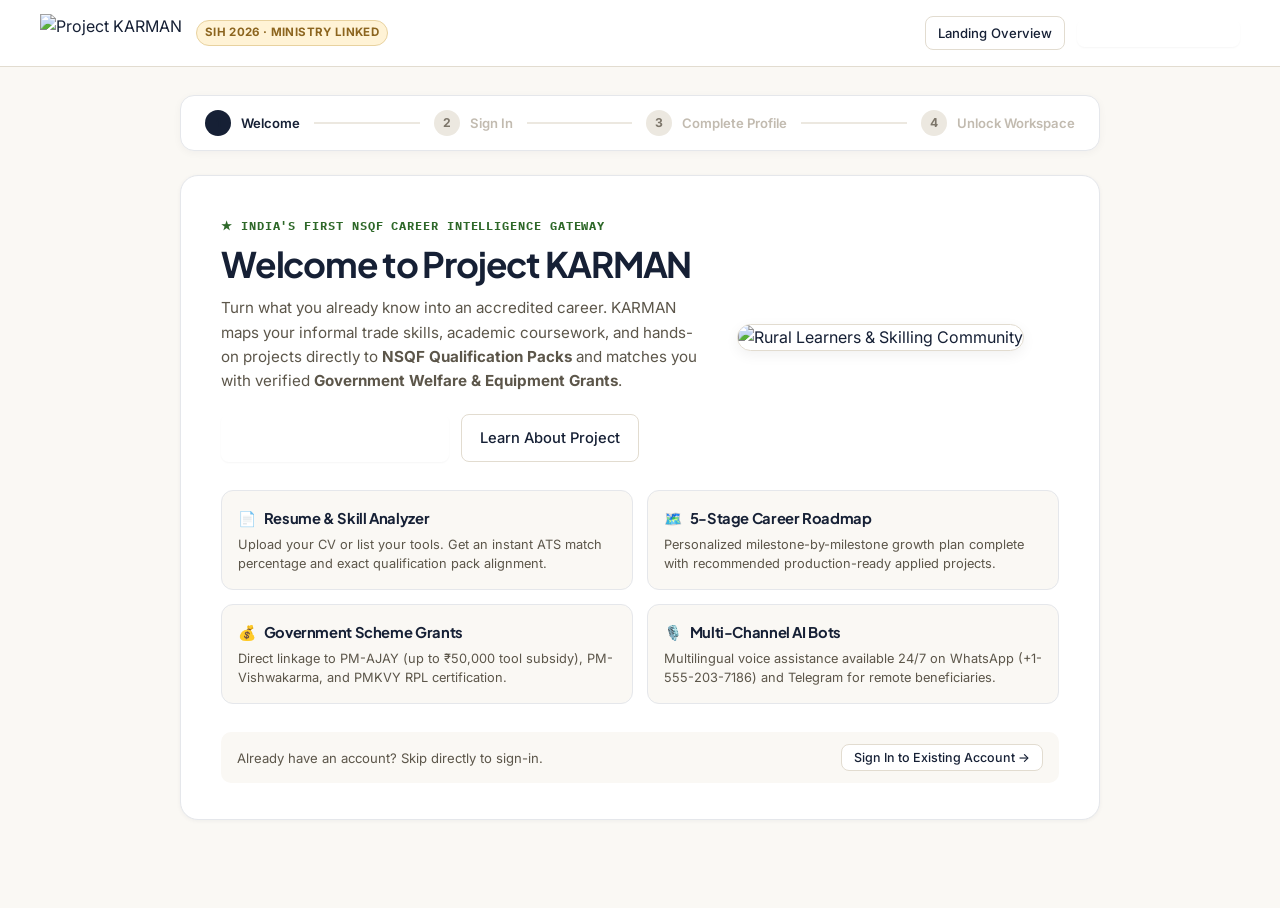
==== frontend/public/index.html @ 6473854e "style: restore original Project KARMAN color palette while retaining modern Plus Jakarta Sans typogr" ====
<!DOCTYPE html>
<html lang="en">
<head>
<meta charset="UTF-8">
<meta name="viewport" content="width=device-width, initial-scale=1.0">
<meta name="description" content="KARMAN — maps informal skills and coursework to NSQF trades and job-ready roles, with a readiness score, roadmap, and matched government schemes.">
<link rel="icon" href="images/favicon_badge.png" type="image/png">
<title>KARMAN — Turn What You Know Into a Career</title>
<link rel="preconnect" href="https://fonts.googleapis.com">
<link rel="preconnect" href="https://fonts.gstatic.com" crossorigin>
<link href="https://fonts.googleapis.com/css2?family=Plus+Jakarta+Sans:wght@400;500;600;700;800&family=Lora:ital,wght@0,400;0,500;1,400&family=Inter:wght@400;500;600;700&family=IBM+Plex+Mono:wght@400;500;600&display=swap" rel="stylesheet">
<link rel="stylesheet" href="styles.css">
<script>
  (function() {
    try {
      const token = localStorage.getItem('karman_token');
      const user = localStorage.getItem('karman_user');
      const allowLanding = sessionStorage.getItem('browse_landing_page');

      // For users not signed in, open the Welcome Page on production unless explicitly browsing landing
      if ((!token || !user) && allowLanding !== 'true') {
        window.location.replace('welcome.html');
      }
    } catch (e) {}
  })();
</script>
</head>
<body>

  <!-- 100VH FULL SCREEN HERO WORKFLOW CONTAINER -->
  <div class="hero-viewport-screen">
    <!-- SITE HEADER -->
    <header class="site-header">
      <div class="site-header-inner">
        <a class="site-brand" href="index.html"><img src="images/karman_logo_horizontal.png" alt="Project KARMAN" class="site-brand-logo"></a>
        <nav class="site-nav">
          <a href="#features">Features</a>
          <a href="#how-it-works">How it works</a>
          <a href="#schemes">Schemes</a>
          <a href="#stories">Stories</a>
        </nav>
        <div class="site-header-cta" id="site-header-cta">
          <a class="btn-ghost" href="welcome.html?step=login">Sign In</a>
          <a class="btn-navy-pill" href="welcome.html">Onboarding ↗</a>
        </div>
      </div>
    </header>

    <!-- HERO SECTION -->
    <section class="hero-section">
      <div>
        <span class="hero-eyebrow eyebrow">🎓 BUILT FOR SIH · SKILL-TO-CAREER MAPPING</span>
        <h1>Turn what you already know into a <em>career, not a guess.</em></h1>
        <p class="sub">KARMAN maps your informal skills and coursework to real NSQF trades and job-ready roles, then hands you a readiness score, a roadmap, and the exact next project to build.</p>
        <div class="hero-cta-row">
          <button class="btn-hero-primary" onclick="openWorkflowModal('student')">Start Your Roadmap →</button>
          <button class="btn-hero-workflow" onclick="openWorkflowModal('worker')">⚡ Live Skill Workflow</button>
          <a class="btn-ghost" style="display:inline-flex; align-items:center; gap:6px; background:#EAFBF1; color:#0E7B3E; border-color:#B7E9CB; font-weight:600;" href="https://wa.me/15552037186?text=Namaste%20Project%20KARMAN" target="_blank" title="Send voice note or message to official bot">
            <svg width="15" height="15" viewBox="0 0 24 24" fill="currentColor"><path d="M12.04 2C6.58 2 2.13 6.45 2.13 11.91c0 1.97.58 3.86 1.67 5.48L2 22l4.77-1.74c1.55.85 3.32 1.3 5.27 1.3h.01c5.46 0 9.91-4.45 9.91-9.91 0-2.65-1.03-5.14-2.9-7.01A9.82 9.82 0 0 0 12.04 2zm5.78 14.15c-.24.68-1.4 1.3-1.95 1.38-.51.08-1.18.12-3.41-.81-2.85-1.18-4.68-4.08-4.82-4.27-.14-.19-1.15-1.53-1.15-2.92 0-1.39.73-2.07 1-2.35.25-.28.56-.35.75-.35.19 0 .37 0 .53.01.17.01.4.07.61.53.24.58.82 2.01.89 2.16.07.15.12.33.02.53-.1.2-.15.33-.3.51-.15.17-.32.39-.46.52-.15.15-.31.31-.13.62.18.31.8 1.32 1.72 2.14 1.18 1.05 2.18 1.38 2.49 1.53.31.15.49.13.67-.08.19-.21.79-.92 1-1.24.21-.31.43-.26.72-.15.3.1.19.1 1.88.94.3.15.5.25.57.36.08.16.08.92-.16 1.6z"/></svg>
            Voice Bot (+1-555-203-7186)
          </a>
          <a class="btn-ghost" href="dashboard.html" onclick="navigateWorkspace(event)">Open Career Lab</a>
        </div>
        <div class="hero-trust">
          <span>✓ FREE FOR STUDENTS</span><span>✓ RPL VERIFIED</span><span>✓ GOVT. SCHEME LINKED</span>
        </div>
      </div>

      <div class="hero-visual">
        <img src="images/study_hero.jpg" alt="Student Studying" class="hero-illustration-img">
        
        <div class="hero-card-stack" onclick="openWorkflowModal('student')" title="Click to test live workflow">
          <span class="eyebrow" style="display:flex; justify-content:space-between; align-items:center;">
            <span>CAREER READINESS SCORE</span>
            <span style="font-size:0.68rem; color:var(--green-text); font-weight:700;">● INTERACTIVE</span>
          </span>
          <h2 style="font-size:2.1rem; margin-top:4px;" id="hero-readiness-val">68%</h2>
          <div class="progress-track" style="margin-top:10px;"><span style="width:68%;" id="hero-readiness-bar"></span></div>
          <div class="stat-mini-row">
            <div class="stat-mini"><div class="num" style="color:var(--green-text);" id="hero-stat-matched">7</div><div class="lbl">Matched</div></div>
            <div class="stat-mini"><div class="num" style="color:#66707A;" id="hero-stat-grow">4</div><div class="lbl">To Grow</div></div>
            <div class="stat-mini"><div class="num" style="color:var(--navy-dark);" id="hero-stat-projects">3</div><div class="lbl">Projects</div></div>
          </div>
        </div>
        <div class="hero-mini-stat a"><span class="num">₹50K</span>equipment grant matched</div>
        <div class="hero-mini-stat b"><span class="num">2 wks</span>to RPL certificate</div>
      </div>
    </section>

    <!-- LOGO STRIP -->
    <div class="logo-strip">
      <div class="logo-strip-item"><svg width="18" height="18" viewBox="0 0 24 24" fill="none" stroke="var(--ink-sub)" stroke-width="1.8"><path d="M4 4h13a3 3 0 0 1 3 3v12a2 2 0 0 1-2 2H6a2 2 0 0 1-2-2z"/><path d="M8 8h8M8 12h8"/></svg><span>NSQF Aligned</span></div>
      <div class="logo-strip-item"><svg width="18" height="18" viewBox="0 0 24 24" fill="none" stroke="var(--ink-sub)" stroke-width="1.8"><circle cx="12" cy="8" r="4"/><path d="M4 21v-1a8 8 0 0 1 16 0v1"/></svg><span>PMKVY Linked</span></div>
      <div class="logo-strip-item"><svg width="18" height="18" viewBox="0 0 24 24" fill="none" stroke="var(--ink-sub)" stroke-width="1.8"><path d="M12 2 3 7v6c0 5 4 8 9 9 5-1 9-4 9-9V7z"/></svg><span>PM-AJAY Schemes</span></div>
      <div class="logo-strip-item"><svg width="18" height="18" viewBox="0 0 24 24" fill="none" stroke="var(--ink-sub)" stroke-width="1.8"><path d="M12 2 2 7l10 5 10-5z"/><path d="M2 17l10 5 10-5M2 12l10 5 10-5"/></svg><span>Skill India</span></div>
      <div class="logo-strip-item"><svg width="18" height="18" viewBox="0 0 24 24" fill="none" stroke="var(--ink-sub)" stroke-width="1.8"><path d="M12 2v4M12 18v4M4.9 4.9l2.8 2.8M16.3 16.3l2.8 2.8M2 12h4M18 12h4M4.9 19.1l2.8-2.8M16.3 7.7l2.8-2.8"/></svg><span>Built for SIH 2026</span></div>
    </div>
  </div>


  <!-- FEATURES SECTION -->
  <section class="section-wrap" id="features">
    <div class="section-head">
      <span class="eyebrow">WHAT'S INSIDE</span>
      <h2>One workspace, every step of the climb</h2>
      <p>From identifying your skill gaps to building applied projects — and claiming matched government grants.</p>
    </div>
    <div class="feature-grid">
      <div class="feature-card">
        <div class="feature-icon" style="background:var(--blue-badge);"><svg width="20" height="20" viewBox="0 0 24 24" fill="none" stroke="var(--blue-text)" stroke-width="2"><path d="M14 2H6a2 2 0 0 0-2 2v16a2 2 0 0 0 2 2h12a2 2 0 0 0 2-2V8z"/><path d="M14 2v6h6"/><path d="M9 15l2 2 4-4"/></svg></div>
        <h3>Resume & Skill Analyzer</h3>
        <p>Upload a resume or describe your background — get an ATS readiness score and exact gap map against your target role in seconds.</p>
      </div>
      <div class="feature-card">
        <div class="feature-icon" style="background:#EEF3F8;"><svg width="20" height="20" viewBox="0 0 24 24" fill="none" stroke="#66707A" stroke-width="2"><path d="M9 18h6M10 22h4M12 2a6 6 0 0 0-4 10.5c.6.5 1 1.3 1 2.1V16h6v-1.4c0-.8.4-1.6 1-2.1A6 6 0 0 0 12 2z"/></svg></div>
        <h3>Applied Project Lab</h3>
        <p>Tailored projects designed to close the exact technical gaps identified in your resume — not generic online tutorials.</p>
      </div>
      <div class="feature-card">
        <div class="feature-icon" style="background:var(--green-badge);"><svg width="20" height="20" viewBox="0 0 24 24" fill="none" stroke="var(--green-text)" stroke-width="2"><circle cx="6" cy="19" r="2.2"/><circle cx="18" cy="5" r="2.2"/><path d="M6 16.8V13a4 4 0 0 1 4-4h4a4 4 0 0 0 4-4"/></svg></div>
        <h3>Career Roadmap</h3>
        <p>A milestone-by-milestone journey from foundational skills to production-ready deployments with realistic timelines.</p>
      </div>
      <div class="feature-card">
        <div class="feature-icon" style="background:#DCEBFA;"><svg width="20" height="20" viewBox="0 0 24 24" fill="none" stroke="var(--blue-text)" stroke-width="2"><path d="M4 4h13a3 3 0 0 1 3 3v12a2 2 0 0 1-2 2H6a2 2 0 0 1-2-2z"/><path d="M8 8h8M8 12h8M8 16h4"/></svg></div>
        <h3>Scheme Newsroom</h3>
        <p>Government grants and RPL guidelines matched dynamically to your skill set so you never miss a funded opportunity.</p>
      </div>
      <div class="feature-card">
        <div class="feature-icon" style="background:#E9E4F5;"><svg width="20" height="20" viewBox="0 0 24 24" fill="none" stroke="#4C3957" stroke-width="2"><path d="M21 3 3 10.5l6 2.3M21 3l-3.5 17L11 15M21 3 9 13.4v5.1l3-3.1"/></svg></div>
        <h3>Multilingual AI Bot</h3>
        <p>Voice and text assistance in regional languages — chat or talk to our bot to identify your trade and claim entitlements.</p>
      </div>
      <div class="feature-card">
        <div class="feature-icon" style="background:var(--yellow-hero);"><svg width="20" height="20" viewBox="0 0 24 24" fill="none" stroke="var(--navy-dark)" stroke-width="2"><path d="M6 2h9l5 5v13a2 2 0 0 1-2 2H6a2 2 0 0 1-2-2V4a2 2 0 0 1 2-2z"/><path d="M9 13h6M9 17h6"/></svg></div>
        <h3>Auto-Built Skill Resume</h3>
        <p>Every matched skill, project milestone, and certification flows straight into an ATS-formatted resume PDF ready to export.</p>
      </div>
    </div>
  </section>

  <!-- HOW IT WORKS -->
  <section class="section-wrap" id="how-it-works" style="padding-top:0;">
    <div class="section-head">
      <span class="eyebrow">HOW IT WORKS</span>
      <h2>Four steps from unsure to hired</h2>
    </div>
    <div class="steps-row">
      <div class="step-item"><span class="step-num">01</span><h4>Choose your target</h4><p>Pick your path — AI/ML Engineer, Full-Stack Developer, Data Engineer, or a certified NSQF trade.</p></div>
      <div class="step-item"><span class="step-num">02</span><h4>Get scored instantly</h4><p>Upload your resume or describe your experience — our AI scores your readiness and flags gaps.</p></div>
      <div class="step-item"><span class="step-num">03</span><h4>Build to close gaps</h4><p>Follow the recommended project steps, complete lab milestones, and track progress live.</p></div>
      <div class="step-item"><span class="step-num">04</span><h4>Claim certification & grants</h4><p>Export an employer-ready resume and unlock government grants (like PM-AJAY and RPL).</p></div>
    </div>
  </section>

  <!-- STATS BAND -->
  <section class="section-wrap">
    <div class="stats-band">
      <div class="stat"><div class="num">12,400+</div><div class="lbl">Skills Mapped to NSQF</div></div>
      <div class="stat"><div class="num">₹2.1Cr</div><div class="lbl">Scheme Grants Matched</div></div>
      <div class="stat"><div class="num">89%</div><div class="lbl">Bot Queries Resolved Solo</div></div>
      <div class="stat"><div class="num">2.4s</div><div class="lbl">Average AI Response Time</div></div>
    </div>
  </section>

  <!-- SCHEMES PREVIEW -->
  <section class="section-wrap" id="schemes">
    <div class="section-head">
      <span class="eyebrow">SCHEME NEWSROOM</span>
      <h2>Grants that find you, not the other way around</h2>
    </div>
    <div class="scheme-preview-grid">
      <div class="scheme-row gold">
        <div class="info">
          <div class="name">PM-AJAY — Micro-Enterprise Equipment Grant</div>
          <div class="desc">One-time capital support up to ₹50,000 for tools and machinery once an NSQF trade has been verified.</div>
        </div>
        <div class="amount">Up to ₹50,000</div>
      </div>
      <div class="scheme-row">
        <div class="info">
          <div class="name">Recognition of Prior Learning (RPL)</div>
          <div class="desc">Fast-track certification assessment for informal trade workers with 2+ years experience.</div>
        </div>
        <div class="amount">No Cost</div>
      </div>
    </div>
  </section>

  <!-- STORIES / TESTIMONIALS -->
  <section class="section-wrap" id="stories" style="padding-top:0;">
    <div class="section-head">
      <span class="eyebrow">STORIES</span>
      <h2>From informal skill to certified career</h2>
    </div>
    <div class="scheme-preview-grid">
      <div class="testimonial-card">
        <p>"I'd been repairing two-wheelers for six years with no paper to show for it. The KARMAN bot mapped me to NSQF Level 4 and the RPL program covered my certification in two weeks."</p>
        <div class="who"><div class="av">RK</div><div><strong style="font-size:.86rem;">Ravi Kumar</strong><br><span style="font-size:.76rem; color:var(--ink-sub);">Two-Wheeler Technician, RPL Certified</span></div></div>
      </div>
      <div class="testimonial-card">
        <p>"The roadmap gave me the exact project to build next instead of me guessing. Went from 62% readiness to an offer letter in ten weeks."</p>
        <div class="who"><div class="av">AM</div><div><strong style="font-size:.86rem;">Arjun Mehta</strong><br><span style="font-size:.76rem; color:var(--ink-sub);">AI/ML Engineer, B.Tech Final Year</span></div></div>
      </div>
    </div>
  </section>

  <!-- CALL TO ACTION BAND -->
  <section class="section-wrap">
    <div class="cta-band">
      <div>
        <h2>Your readiness score is one click away.</h2>
        <p>No resume required to start — just tell us what role you're aiming for.</p>
        <a class="btn-navy-pill" style="margin-top:22px; padding:12px 26px; font-size:.92rem;" href="welcome.html" onclick="navigateWorkspace(event)">Get Started Free →</a>
      </div>
      <img src="images/team_table.jpg" alt="Collaborative Team" style="width:170px; height:120px; object-fit:cover; border-radius:14px; border:2px solid var(--navy-dark); box-shadow:0 8px 20px rgba(22,32,53,.15);">
    </div>
  </section>

  </footer>

  <!-- INTERACTIVE FULL SCREEN WORKFLOW MODAL -->
  <div class="workflow-modal-backdrop" id="workflowModal" onclick="if(event.target === this) closeWorkflowModal()">
    <div class="workflow-modal-window">
      <div style="display:flex; justify-content:space-between; align-items:flex-start; margin-bottom:18px;">
        <div>
          <span class="eyebrow" style="color:var(--blue-text); font-weight:700;">KARMAN FAST-TRACK WORKFLOW</span>
          <h2 style="font-size:1.6rem; margin-top:4px;">Live Career Readiness & Pathway Diagnosis</h2>
          <p style="font-size:0.84rem; color:var(--ink-sub); margin-top:4px;">Test how Project KARMAN diagnoses skill gaps and computes NSQF-aligned milestones.</p>
        </div>
        <button onclick="closeWorkflowModal()" style="background:transparent; border:none; font-size:1.6rem; cursor:pointer; color:var(--ink-sub); line-height:1;" aria-label="Close modal">✕</button>
      </div>

      <!-- Trade Selection -->
      <div style="margin-bottom:18px;">
        <label style="font-size:0.8rem; font-weight:700; color:var(--navy-dark); display:block; margin-bottom:8px;">1. SELECT YOUR BACKGROUND OR TARGET TRADE:</label>
        <div style="display:grid; grid-template-columns:repeat(auto-fit, minmax(150px, 1fr)); gap:10px;" id="wf-trade-cards">
          <button type="button" class="wf-btn" id="wf-btn-ai_ml" onclick="selectWfTrade('ai_ml')" style="padding:12px; border-radius:12px; border:2px solid var(--navy-dark); background:#FAF8F4; text-align:left; cursor:pointer;">
            <div style="font-weight:700; font-size:0.88rem; color:var(--navy-dark);">AI / ML Engineer</div>
            <div style="font-size:0.72rem; color:var(--ink-sub);">College / B.Tech Track</div>
          </button>
          <button type="button" class="wf-btn" id="wf-btn-full_stack" onclick="selectWfTrade('full_stack')" style="padding:12px; border-radius:12px; border:1.5px solid var(--border-light); background:#fff; text-align:left; cursor:pointer;">
            <div style="font-weight:700; font-size:0.88rem; color:var(--navy-dark);">Full-Stack Dev</div>
            <div style="font-size:0.72rem; color:var(--ink-sub);">Web & Cloud Systems</div>
          </button>
          <button type="button" class="wf-btn" id="wf-btn-tailor" onclick="selectWfTrade('tailor')" style="padding:12px; border-radius:12px; border:1.5px solid var(--border-light); background:#fff; text-align:left; cursor:pointer;">
            <div style="font-weight:700; font-size:0.88rem; color:var(--navy-dark);">Tailoring & Sewing</div>
            <div style="font-size:0.72rem; color:var(--ink-sub);">AMH/Q0301 (NSQF L4)</div>
          </button>
          <button type="button" class="wf-btn" id="wf-btn-electrician" onclick="selectWfTrade('electrician')" style="padding:12px; border-radius:12px; border:1.5px solid var(--border-light); background:#fff; text-align:left; cursor:pointer;">
            <div style="font-weight:700; font-size:0.88rem; color:var(--navy-dark);">Wireman / Solar</div>
            <div style="font-size:0.72rem; color:var(--ink-sub);">ELE/Q6301 (NSQF L4)</div>
          </button>
        </div>
      </div>

      <!-- Live Diagnosis Preview -->
      <div style="background:#FAF8F4; border:1.5px solid var(--border-light); border-radius:16px; padding:18px; margin-bottom:20px;">
        <div style="display:flex; justify-content:space-between; align-items:center; margin-bottom:8px;">
          <span style="font-size:0.82rem; font-weight:700; color:var(--navy-dark);" id="wf-diag-role">AI / ML Engineer (IT/Q0402)</span>
          <span style="font-size:1.15rem; font-weight:800; color:var(--green-text);" id="wf-diag-score">68% Readiness</span>
        </div>
        <div class="progress-track" style="height:10px;"><span style="width:68%; transition:width 0.4s ease;" id="wf-diag-bar"></span></div>
        
        <div style="display:grid; grid-template-columns:1fr 1fr; gap:14px; margin-top:14px; font-size:0.8rem;">
          <div>
            <strong style="color:var(--green-text); display:block; margin-bottom:4px;">✓ Verified Competencies:</strong>
            <span id="wf-diag-matched" style="color:var(--ink-sub); line-height:1.4; display:block;">Python, SQL, Git, Basic Machine Learning</span>
          </div>
          <div>
            <strong style="color:#66707A; display:block; margin-bottom:4px;">⚙ Skill Gap to Close:</strong>
            <span id="wf-diag-gap" style="color:var(--ink-sub); line-height:1.4; display:block;">FastAPI Serving, Docker Containerization, RAG</span>
          </div>
        </div>

        <div style="margin-top:12px; padding-top:10px; border-top:1px dashed var(--border-light); font-size:0.76rem; color:var(--navy-dark);" id="wf-diag-grant">
          🎯 <strong>Government Scheme Match:</strong> AICTE & NASSCOM FutureSkills Prime Skilling Grant + RPL Fast-Track.
        </div>
      </div>

      <!-- Actions -->
      <div style="display:flex; gap:12px; justify-content:flex-end; align-items:center;">
        <button class="btn-ghost" onclick="closeWorkflowModal()">Back to Overview</button>
        <a class="btn-hero-primary" href="dashboard.html" id="wf-btn-launch" onclick="navigateWorkspace(event)">Launch Full Workspace ↗</a>
      </div>
    </div>
  </div>

  <script>
    const WF_PROFILES = {
      'ai_ml': {
        roleTitle: 'AI / ML Engineer (IT/Q0402)',
        score: '68%',
        matched: 'Python, SQL, Git, Basic Machine Learning',
        gap: 'FastAPI Serving, Docker Containerization, RAG',
        grant: 'AICTE & NASSCOM FutureSkills Prime Fellowship + RPL Level 4 Verification',
        stats: { matched: '7', grow: '4', proj: '3' }
      },
      'full_stack': {
        roleTitle: 'Full-Stack Developer (IT/Q0201)',
        score: '74%',
        matched: 'HTML/CSS, JavaScript ES6, React Components, REST APIs',
        gap: 'PostgreSQL Relational Schema, Docker, Microservices, Redis Caching',
        grant: 'Skill India Digital Web Engineering Grant + Internship Stipend',
        stats: { matched: '8', grow: '3', proj: '2' }
      },
      'tailor': {
        roleTitle: 'Sewing Machine Operator (AMH/Q0301)',
        score: '82%',
        matched: 'Single Needle Lockstitch, Fabric Measurement, Pattern Cutting',
        gap: 'Garment Quality Inspection, Motorized Machine Maintenance',
        grant: 'PM-AJAY ₹50,000 Micro-Enterprise Grant + PM-Vishwakarma ₹15,000 Toolkit',
        stats: { matched: '9', grow: '2', proj: '1' }
      },
      'electrician': {
        roleTitle: 'Wireman & Solar PV Installer (ELE/Q6301)',
        score: '78%',
        matched: 'House Conduit Wiring, Multimeter Testing, Switchgear Assembly',
        gap: 'Solar Array Inverter Synchronization, Megger Earth Resistance Testing',
        grant: 'PM-Surya Ghar Skilling Grant + RPL 3-Day Assessment Certificate',
        stats: { matched: '8', grow: '3', proj: '2' }
      }
    };

    function selectWfTrade(key) {
      const data = WF_PROFILES[key] || WF_PROFILES['ai_ml'];
      
      // Update modal trade buttons
      document.querySelectorAll('.wf-btn').forEach(btn => {
        btn.style.borderColor = 'var(--border-light)';
        btn.style.background = '#fff';
      });
      const activeBtn = document.getElementById(`wf-btn-${key}`);
      if (activeBtn) {
        activeBtn.style.borderColor = 'var(--navy-dark)';
        activeBtn.style.background = '#FAF8F4';
      }

      // Update modal diagnosis fields
      document.getElementById('wf-diag-role').innerText = data.roleTitle;
      document.getElementById('wf-diag-score').innerText = `${data.score} Readiness`;
      document.getElementById('wf-diag-bar').style.width = data.score;
      document.getElementById('wf-diag-matched').innerText = data.matched;
      document.getElementById('wf-diag-gap').innerText = data.gap;
      document.getElementById('wf-diag-grant').innerHTML = `🎯 <strong>Government Scheme Match:</strong> ${data.grant}`;

      // Also update hero card in background for seamless synergy
      const heroVal = document.getElementById('hero-readiness-val');
      const heroBar = document.getElementById('hero-readiness-bar');
      const statMatched = document.getElementById('hero-stat-matched');
      const statGrow = document.getElementById('hero-stat-grow');
      const statProjects = document.getElementById('hero-stat-projects');

      if (heroVal) heroVal.innerText = data.score;
      if (heroBar) heroBar.style.width = data.score;
      if (statMatched) statMatched.innerText = data.stats.matched;
      if (statGrow) statGrow.innerText = data.stats.grow;
      if (statProjects) statProjects.innerText = data.stats.proj;
    }

    function openWorkflowModal(defaultCategory = 'student') {
      const modal = document.getElementById('workflowModal');
      if (modal) {
        modal.classList.add('open');
        selectWfTrade(defaultCategory === 'worker' ? 'tailor' : 'ai_ml');
      }
    }

    function closeWorkflowModal() {
      const modal = document.getElementById('workflowModal');
      if (modal) modal.classList.remove('open');
    }

    function navigateWorkspace(e) {
      if (e) e.preventDefault();
      const token = localStorage.getItem('karman_token');
      const user = localStorage.getItem('karman_user');
      const profileDone = localStorage.getItem('karman_profile_completed');

      if (!token || !user) {
        window.location.href = 'welcome.html';
      } else if (profileDone !== 'true') {
        window.location.href = 'welcome.html?step=profile';
      } else {
        window.location.href = 'dashboard.html';
      }
    }

    document.addEventListener('DOMContentLoaded', () => {
      const token = localStorage.getItem('karman_token');
      const userStr = localStorage.getItem('karman_user');
      const profileDone = localStorage.getItem('karman_profile_completed');
      const cta = document.getElementById('site-header-cta');

      if (cta) {
        if (token && userStr && profileDone === 'true') {
          try {
            const u = JSON.parse(userStr);
            const firstName = u.name ? u.name.split(' ')[0] : 'Member';
            cta.innerHTML = `
              <span style="font-size:.82rem; font-weight:600; color:var(--ink-sub); display:flex; align-items:center; gap:6px;">
                <span>Welcome,</span> <strong style="color:var(--navy-dark);">${firstName}</strong>
              </span>
              <a class="btn-navy-pill" href="dashboard.html" style="padding:6px 14px; font-size:.82rem;">Workspace ↗</a>
            `;
          } catch (e) {
            cta.innerHTML = `<a class="btn-navy-pill" href="dashboard.html" style="padding:6px 14px; font-size:.82rem;">Workspace ↗</a>`;
          }
        } else {
          cta.innerHTML = `
            <a class="btn-ghost" href="welcome.html?step=login" style="padding:6px 14px; font-size:.82rem;">Sign In</a>
            <a class="btn-navy-pill" href="welcome.html" style="padding:6px 14px; font-size:.82rem;">Onboarding ↗</a>
          `;
        }
      }
    });
  </script>

</body>
</html>
---- frontend/public/styles.css ----
:root {
  --yellow-hero: #F4C542;
  --yellow-accent: #F6C851;
  --navy-dark: #162035;
  --navy-accent: #1B2A4A;
  --paper-bg: #FAF8F4;
  --card-bg: #FFFFFF;
  --border-light: #E2DCD0;
  --ink-main: #162035;
  --ink-sub: #5C564A;

  --green-badge: #E7F1E1;
  --green-text: #2E6829;
  --blue-badge: #E6EEF7;
  --blue-text: #1B4570;

  --font-display: 'Plus Jakarta Sans', 'Inter', -apple-system, BlinkMacSystemFont, sans-serif;
  --font-serif: 'Lora', Georgia, serif;
  --font-body: 'Inter', -apple-system, BlinkMacSystemFont, sans-serif;
  --font-mono: 'IBM Plex Mono', monospace;
}

* { box-sizing: border-box; }
html, body {
  margin: 0;
  padding: 0;
  scroll-behavior: smooth;
  background: #EAE6DF;
  color: var(--ink-main);
  font-family: var(--font-body);
  line-height: 1.55;
  -webkit-font-smoothing: antialiased;
  -moz-osx-font-smoothing: grayscale;
}

h1, h2, h3, h4 {
  font-family: var(--font-display);
  margin: 0;
  color: var(--ink-main);
  letter-spacing: -0.025em;
  font-weight: 700;
}
h1 {
  font-size: clamp(2rem, 3.4vw, 3.1rem);
  line-height: 1.14;
  letter-spacing: -0.035em;
}
h2 {
  font-size: clamp(1.4rem, 2.2vw, 1.85rem);
  line-height: 1.25;
  letter-spacing: -0.025em;
  font-weight: 600;
}
h3 {
  font-size: 1.15rem;
  line-height: 1.35;
  letter-spacing: -0.015em;
  font-weight: 600;
}
p {
  margin: 0;
  color: var(--ink-sub);
  line-height: 1.6;
}
button { font-family: var(--font-body); cursor: pointer; }
a { color: inherit; text-decoration: none; }

.eyebrow {
  font-family: var(--font-mono);
  text-transform: uppercase;
  letter-spacing: .08em;
  font-size: .72rem;
  color: var(--ink-sub);
  font-weight: 500;
}

/* ---------------- 3-COLUMN DASHBOARD FRAME WITH STATIC SIDEBAR ---------------- */
body.dashboard-page {
  height: 100vh;
  max-height: 100vh;
  overflow: hidden;
  background: var(--paper-bg);
}

.dash-frame-wrapper {
  max-width: none;
  margin: 0;
  padding: 0;
  height: 100vh;
  max-height: 100vh;
  overflow: hidden;
  width: 100%;
}

.dashboard-3col {
  background: #EAE6DF;
  border: none;
  border-radius: 0;
  box-shadow: none;
  display: grid;
  grid-template-columns: var(--sidebar-w, 240px) 1fr;
  height: 100vh;
  max-height: 100vh;
  overflow: hidden;
  transition: grid-template-columns 0.18s cubic-bezier(0.4, 0, 0.2, 1);
}

/* NAV SIDEBAR — left-hand column: static & fixed in viewport */
.dash-left-sidebar {
  background: #fff;
  border-right: 1.5px solid var(--border-light);
  border-left: none;
  padding: 24px 16px;
  display: flex;
  flex-direction: column;
  justify-content: space-between;
  position: relative;
  user-select: none;
  width: 100%;
  height: 100vh;
  max-height: 100vh;
  overflow-y: auto;
  overflow-x: hidden;
  box-sizing: border-box;
  flex-shrink: 0;
  scrollbar-width: thin;
}

/* Draggable sidebar resizer handle */
.sidebar-resizer {
  position: absolute;
  top: 0;
  right: -5px;
  width: 9px;
  height: 100%;
  cursor: col-resize;
  z-index: 50;
  transition: background 0.15s ease;
}

.sidebar-resizer:hover,
.sidebar-resizer.is-dragging {
  background: var(--yellow-hero);
  box-shadow: 0 0 8px rgba(244, 197, 66, 0.6);
}

.sidebar-brand-row {
  display: flex;
  align-items: center;
  justify-content: space-between;
  margin-bottom: 24px;
}

.sidebar-brand {
  font-family: var(--font-serif);
  font-size: 1.5rem;
  font-weight: 700;
  color: var(--navy-dark);
  display: flex;
  align-items: center;
  gap: 10px;
}

.btn-sidebar-toggle {
  background: #EAE6DF;
  border: 1px solid var(--border-light);
  border-radius: 8px;
  width: 28px;
  height: 28px;
  display: flex;
  align-items: center;
  justify-content: center;
  color: var(--navy-dark);
  cursor: pointer;
  transition: all 0.15s ease;
  flex-shrink: 0;
}

.btn-sidebar-toggle:hover {
  background: var(--navy-dark);
  color: #fff;
  border-color: var(--navy-dark);
}

/* COLLAPSED SIDEBAR STATE */
.dashboard-3col.sidebar-collapsed {
  --sidebar-w: 74px !important;
}

.dashboard-3col.sidebar-collapsed .sidebar-brand span:last-child,
.dashboard-3col.sidebar-collapsed .sidebar-item span.lbl,
.dashboard-3col.sidebar-collapsed .sidebar-channel-section,
.dashboard-3col.sidebar-collapsed .sidebar-logout span.lbl {
  display: none;
}

.dashboard-3col.sidebar-collapsed .sidebar-brand-row {
  flex-direction: column;
  gap: 12px;
  align-items: center;
}

.dashboard-3col.sidebar-collapsed .sidebar-item {
  justify-content: center;
  padding: 11px 0;
}

.dashboard-3col.sidebar-collapsed .sidebar-item svg {
  margin: 0;
}

.dashboard-3col.sidebar-collapsed .dash-left-sidebar {
  padding: 24px 10px;
}

.sidebar-brand {
  display: flex;
  align-items: center;
  gap: 10px;
}
.sidebar-logo-full {
  height: 28px;
  width: auto;
  max-width: 140px;
  object-fit: contain;
  display: block;
}
.sidebar-logo-collapsed {
  height: 28px;
  width: 28px;
  object-fit: contain;
  display: none;
}
.dashboard-3col.sidebar-collapsed .sidebar-logo-full {
  display: none;
}
.dashboard-3col.sidebar-collapsed .sidebar-logo-collapsed {
  display: block;
}

.sidebar-menu {
  display: flex;
  flex-direction: column;
  gap: 6px;
}

.sidebar-item {
  background: transparent;
  border: none;
  color: var(--ink-sub);
  font-size: .88rem;
  font-weight: 500;
  padding: 10px 14px;
  border-radius: 10px;
  display: flex;
  align-items: center;
  gap: 12px;
  width: 100%;
  text-align: left;
  transition: all .15s ease;
  position: relative;
}

.sidebar-item svg { flex-shrink: 0; opacity: .75; }
.sidebar-item.active svg { opacity: 1; }

.sidebar-item:hover {
  background: rgba(22, 32, 53, 0.05);
  color: var(--navy-dark);
}

.sidebar-item.active {
  background: var(--navy-dark);
  color: #fff;
  font-weight: 600;
}

.sidebar-item.active::before {
  content: "";
  position: absolute;
  left: -20px;
  top: 50%;
  transform: translateY(-50%);
  width: 4px;
  height: 20px;
  background: var(--yellow-hero);
  border-radius: 0 4px 4px 0;
}

.sidebar-logout {
  padding-top: 20px;
  border-top: 1px solid var(--border-light);
}

/* CENTER COLUMN: MAIN WORKSPACE — exclusively scrollable */
.dash-center-main {
  padding: 28px 28px 40px;
  height: 100vh;
  max-height: 100vh;
  overflow-y: auto;
  overflow-x: hidden;
  box-sizing: border-box;
  scroll-behavior: smooth;
  scrollbar-width: thin;
  scrollbar-color: var(--border-light) transparent;
}

.dash-center-main::-webkit-scrollbar {
  width: 8px;
}

.dash-center-main::-webkit-scrollbar-track {
  background: transparent;
}

.dash-center-main::-webkit-scrollbar-thumb {
  background-color: var(--border-light);
  border-radius: 4px;
}

.dash-center-main::-webkit-scrollbar-thumb:hover {
  background-color: #C5BFB3;
}

.center-topbar {
  display: flex;
  align-items: center;
  justify-content: space-between;
  gap: 16px;
  margin-bottom: 24px;
}

.search-input-wrap {
  position: relative;
  flex: 1;
  max-width: 420px;
}

.search-input-wrap input {
  width: 100%;
  border: 1px solid var(--border-light);
  border-radius: 12px;
  padding: 10px 16px 10px 38px;
  font-size: .88rem;
  background: #fff;
  color: var(--navy-dark);
}

.search-input-wrap svg {
  position: absolute;
  left: 12px;
  top: 50%;
  transform: translateY(-50%);
  color: var(--ink-sub);
}

/* MUSTARD HERO BANNER */
.center-hero-banner {
  background: var(--yellow-hero);
  border: 1px solid var(--border-light);
  border-radius: 16px;
  padding: 26px 28px;
  display: flex;
  align-items: center;
  justify-content: space-between;
  margin-bottom: 28px;
  position: relative;
  overflow: hidden;
}

.center-hero-banner h2 {
  font-size: 1.8rem;
  font-weight: 700;
  color: var(--navy-dark);
}

.center-hero-banner p {
  font-size: .9rem;
  color: #3A4763;
  margin-top: 4px;
}

.center-hero-banner .btn-banner {
  background: var(--navy-dark);
  color: #fff;
  border: none;
  padding: 8px 18px;
  border-radius: 8px;
  font-weight: 600;
  font-size: .82rem;
  margin-top: 14px;
  transition: all .2s ease;
}
.center-hero-banner .btn-banner:hover { background: #233250; }

.banner-img-thumb {
  width: 130px;
  height: 95px;
  object-fit: cover;
  border-radius: 10px;
  border: 1px solid var(--border-light);
  box-shadow: 0 6px 14px rgba(22,32,53,.15);
}

/* CARDS & OVERVIEW GRID */
.ov-grid {
  display: grid;
  grid-template-columns: 1.55fr 1fr;
  gap: 24px;
  align-items: stretch;
}

.card {
  background: #fff;
  border: 1px solid var(--border-light);
  border-radius: 14px;
  padding: 24px;
  transition: all .2s ease;
}

.card:hover {
  border-color: var(--navy-dark);
  box-shadow: 0 6px 18px rgba(22,32,53,.06);
}

.role-row {
  display: flex;
  justify-content: space-between;
  align-items: flex-start;
}

.role-row h2 {
  font-size: 1.55rem;
  margin-top: 6px;
}

.select-fake {
  border: 1px solid var(--border-light);
  border-radius: 8px;
  padding: 8px 12px;
  font-size: .85rem;
  color: var(--navy-dark);
  background: #fff;
  cursor: pointer;
  font-weight: 500;
  appearance: none;
  -webkit-appearance: none;
  background-image: url("data:image/svg+xml,%3Csvg xmlns='http://www.w3.org/2000/svg' width='10' height='6'%3E%3Cpath d='M1 1l4 4 4-4' stroke='%23162035' stroke-width='1.6' fill='none' stroke-linecap='round'/%3E%3C/svg%3E");
  background-repeat: no-repeat;
  background-position: right 12px center;
  padding-right: 30px;
}

.readiness-row {
  display: flex;
  justify-content: space-between;
  align-items: baseline;
  margin-top: 24px;
}

.readiness-row .pct {
  font-family: var(--font-serif);
  font-weight: 700;
  color: var(--green-text);
  font-size: 1.2rem;
}

.stat-mini-row {
  display: grid;
  grid-template-columns: repeat(3, 1fr);
  gap: 12px;
  margin-top: 20px;
}

.stat-mini {
  background: #EAE6DF;
  border-radius: 9px;
  padding: 14px;
  text-align: center;
}

.stat-mini .num {
  font-family: var(--font-serif);
  font-size: 1.6rem;
  font-weight: 700;
}

.stat-mini .lbl {
  font-size: .78rem;
  color: var(--ink-sub);
  margin-top: 4px;
}

.next-move {
  background: var(--navy-dark);
  color: #fff;
  border-radius: 14px;
  padding: 26px;
  display: flex;
  flex-direction: column;
  height: 100%;
}

.next-move .eyebrow { color: rgba(255,255,255,.5); }
.next-move h3 { color: #fff; font-size: 1.3rem; margin-top: 8px; }
.next-move p { color: rgba(255,255,255,.72); margin-top: 10px; font-size: .88rem; line-height: 1.6; }
.next-move .nested { background: rgba(255,255,255,.08); border-radius: 9px; padding: 14px; margin-top: 16px; }
.next-move .nested .eyebrow { color: rgba(255,255,255,.45); }
.next-move .nested .nt { color: #fff; font-weight: 600; margin-top: 4px; display: block; font-size: .92rem; }

.progress-track {
  width: 100%;
  height: 5px;
  background: var(--border-light);
  border-radius: 999px;
  overflow: hidden;
}
.progress-track > span {
  display: block;
  height: 100%;
  background: var(--dark-accent);
  border-radius: 999px;
  transition: width 0.3s ease;
}
.progress-track span { display: block; height: 100%; background: var(--navy-dark); border-radius: 5px; transition: width .4s ease; }

.table-card {
  background: #fff;
  border: 1px solid var(--border-light);
  border-radius: 14px;
  padding: 20px;
}

.table-head-row {
  display: flex;
  align-items: center;
  justify-content: space-between;
  margin-bottom: 16px;
}

/* ROADMAP STAGE LIST */
.stage { display: flex; gap: 0; }
.rail-dot { width: 34px; display: flex; flex-direction: column; align-items: center; flex-shrink: 0; }
.rail-dot .d { width: 13px; height: 13px; border-radius: 50%; margin-top: 6px; }
.stage.complete .d { background: var(--green-text); border: 2px solid var(--green-text); }
.stage.progress .d { background: #fff; border: 3px solid var(--navy-dark); }
.stage.upcoming .d { background: #fff; border: 2px solid var(--border-light); }
.rail-dot .ln { flex: 1; width: 2px; background: var(--border-light); margin-top: 4px; }
.stage:last-child .rail-dot .ln { display: none; }
.stage-card { flex: 1; margin-bottom: 16px; padding: 18px 20px; border-radius: 12px; transition: all .2s ease; }
.stage.complete .stage-card { background: var(--green-badge); border: 1px solid #CFE3C6; }
.stage.progress .stage-card { background: #fff; border: 1.5px solid var(--navy-dark); box-shadow: 0 4px 14px rgba(0,0,0,.04); }

/* SCHEME NEWSROOM CARDS */
.embedded-newsroom {
  background: #fff;
  border: 1px solid var(--border-light);
  border-radius: 16px;
  padding: 24px;
}

.filters { display: flex; gap: 8px; margin-bottom: 20px; flex-wrap: wrap; }
.chip {
  padding: 7px 14px;
  border-radius: 18px;
  border: 1px solid var(--border-light);
  background: #fff;
  color: var(--ink-sub);
  font-size: .8rem;
  font-family: var(--font-mono);
  cursor: pointer;
  transition: all .15s ease;
}
.chip.active {
  background: var(--blue-badge);
  border-color: var(--blue-text);
  color: var(--blue-text);
  font-weight: 600;
}

.scheme-row {
  display: flex;
  align-items: center;
  gap: 18px;
  background: #EAE6DF;
  border: 1px solid var(--border-light);
  border-left: 4px solid var(--blue-text);
  border-radius: 10px;
  padding: 16px 18px;
  margin-bottom: 10px;
  cursor: pointer;
  transition: all .2s ease;
}

.scheme-row:hover { border-color: var(--navy-dark); background: #fff; }
.scheme-row.gold { border-left-color: var(--yellow-hero); background: #FFFDF7; }
.scheme-row .info { flex: 1; }
.scheme-row .name { font-weight: 700; font-size: 1rem; color: var(--navy-dark); }
.scheme-row .desc { color: var(--ink-sub); margin-top: 3px; font-size: .85rem; }
.scheme-row .amount { font-family: var(--font-serif); font-weight: 700; color: var(--navy-dark); white-space: nowrap; font-size: 1rem; }
.scheme-row .status { font-size: .76rem; color: var(--ink-sub); white-space: nowrap; }

.btn-navy-pill {
  background: var(--dark-accent);
  color: #FFFFFF;
  font-weight: 600;
  font-size: .84rem;
  padding: 8px 18px;
  border-radius: 8px;
  border: 1px solid var(--dark-accent);
  display: inline-flex;
  align-items: center;
  gap: 6px;
  transition: all 0.15s ease;
  box-shadow: 0 1px 2px rgba(0,0,0,0.04);
  text-decoration: none;
  cursor: pointer;
}
.btn-navy-pill:hover {
  background: var(--navy-accent);
  border-color: var(--navy-accent);
  color: #FFFFFF;
  transform: translateY(-1px);
}
.btn-navy-pill:hover { background: #233250; }

.btn-yellow-pill {
  background: var(--yellow-hero);
  color: var(--navy-dark);
  font-weight: 700;
  font-size: .84rem;
  padding: 8px 18px;
  border-radius: 20px;
  border: 1px solid var(--navy-dark);
  display: inline-flex;
  align-items: center;
  gap: 6px;
  transition: all .2s ease;
}
.btn-yellow-pill:hover { background: #e5b736; }

.page-view { display: none; }
.page-view.active { display: block; animation: fadeUp .35s ease; }

@keyframes fadeUp { from { opacity:0; transform:translateY(6px); } to { opacity:1; transform:translateY(0); } }

/* ---------------- TELEGRAM / WHATSAPP BOT MOCK ---------------- */
.channel-switcher {
  display: flex;
  gap: 10px;
  margin-bottom: 18px;
  align-items: center;
}
.channel-tab {
  display: inline-flex;
  align-items: center;
  gap: 8px;
  padding: 8px 16px;
  border-radius: 20px;
  border: 1px solid var(--border-light);
  background: #fff;
  font-size: .84rem;
  font-weight: 600;
  color: var(--ink-sub);
  cursor: pointer;
  transition: all .15s ease;
}
.channel-tab:hover {
  border-color: var(--navy-dark);
  color: var(--navy-dark);
}
.channel-tab.active.whatsapp {
  background: #25D366;
  color: #fff;
  border-color: #1EBE5D;
}
.channel-tab.active.telegram {
  background: #229ED9;
  color: #fff;
  border-color: #1B88BD;
}

.btn-whatsapp-pill {
  background: #25D366;
  color: #fff;
  font-weight: 700;
  font-size: .82rem;
  padding: 8px 16px;
  border-radius: 20px;
  border: none;
  display: inline-flex;
  align-items: center;
  gap: 8px;
  transition: all .2s ease;
  text-decoration: none;
}
.btn-whatsapp-pill:hover { background: #1EBE5D; color: #fff; }

.btn-telegram-pill {
  background: #229ED9;
  color: #fff;
  font-weight: 700;
  font-size: .82rem;
  padding: 8px 16px;
  border-radius: 20px;
  border: none;
  display: inline-flex;
  align-items: center;
  gap: 8px;
  transition: all .2s ease;
  text-decoration: none;
}
.btn-telegram-pill:hover { background: #1B88BD; color: #fff; }

.sidebar-channel-section {
  margin-top: 18px;
  padding-top: 14px;
  border-top: 1px solid var(--border-light);
}
.sidebar-channel-section .lbl-tiny {
  font-family: var(--font-mono);
  font-size: .68rem;
  text-transform: uppercase;
  letter-spacing: .06em;
  color: var(--ink-sub);
  margin-bottom: 8px;
  display: block;
}
.sidebar-channel-links {
  display: flex;
  flex-direction: column;
  gap: 6px;
}
.channel-link-item {
  display: flex;
  align-items: center;
  justify-content: space-between;
  padding: 8px 10px;
  border-radius: 8px;
  font-size: .8rem;
  font-weight: 600;
  background: #EAE6DF;
  border: 1px solid var(--border-light);
  transition: all .15s ease;
}
.channel-link-item:hover {
  background: #fff;
  border-color: var(--navy-dark);
}
.channel-link-item.wa { color: #1EBE5D; }
.channel-link-item.tg { color: #229ED9; }

.tg-shell { background: #fff; border: 1px solid var(--border-light); border-radius: 16px; overflow: hidden; }
.tg-header { background: #DCEBFA; padding: 14px 18px; display: flex; align-items: center; justify-content: space-between; border-bottom: 1px solid var(--border-light); }
.tg-header.wa { background: #E2F7EB; border-bottom-color: #BEEBD2; }
.tg-header-left { display: flex; align-items: center; gap: 12px; }
.tg-avatar-img { width: 38px; height: 38px; border-radius: 50%; object-fit: cover; border: 1.5px solid var(--navy-dark); }
.tg-body { padding: 20px; display: flex; flex-direction: column; gap: 12px; background: #EAE6DF; min-height: 260px; max-height: 380px; overflow-y: auto; }
.tg-msg { max-width: 78%; padding: 10px 14px; border-radius: 14px; font-size: .86rem; line-height: 1.5; }
.tg-msg.bot { background: #fff; border: 1px solid var(--border-light); border-bottom-left-radius: 4px; align-self: flex-start; }
.tg-msg.user { background: var(--navy-dark); color: #fff; border-bottom-right-radius: 4px; align-self: flex-end; }
.tg-msg.user.wa { background: #075E54; }
.tg-input-bar { display: flex; gap: 8px; padding: 12px 18px; background: #fff; border-top: 1px solid var(--border-light); }
.tg-input-bar input { flex: 1; border: 1px solid var(--border-light); border-radius: 20px; padding: 8px 14px; font-size: .85rem; outline: none; }
.tg-quick-replies { display: flex; gap: 8px; flex-wrap: wrap; padding: 12px 20px 16px; background: #fff; border-top: 1px solid #f0ece3; }
.tg-quick-replies button { background: #fff; border: 1.5px solid var(--blue-text); color: var(--blue-text); font-size: .78rem; font-weight: 600; padding: 7px 14px; border-radius: 16px; transition: all .15s ease; }
.tg-quick-replies button:hover { background: var(--blue-badge); }
.tg-stat-row { display: grid; grid-template-columns: repeat(3, 1fr); gap: 14px; margin-top: 20px; }

/* ---------------- RESUME BUILDER ---------------- */
.builder-layout { display: grid; grid-template-columns: 1fr 1fr; gap: 24px; }
.builder-form-card { background: #fff; border: 1px solid var(--border-light); border-radius: 14px; padding: 22px; }
.builder-section { padding: 14px 16px; border: 1.5px dashed var(--border-light); border-radius: 10px; margin-bottom: 12px; transition: all .15s ease; }
.builder-section:hover { border-color: var(--navy-dark); background: #EAE6DF; }
.builder-section .sec-label { font-family: var(--font-mono); font-size: .68rem; text-transform: uppercase; letter-spacing: .06em; color: var(--ink-sub); }
.builder-preview { background: #fff; border: 1.5px solid var(--navy-dark); border-radius: 12px; padding: 26px; font-size: .8rem; color: var(--ink-sub); box-shadow: 0 8px 22px rgba(22,32,53,.08); }
.builder-preview h3 { font-size: 1.2rem; }
.builder-preview .pv-line { height: 8px; background: var(--border-light); border-radius: 4px; margin: 8px 0; }
.builder-preview .pv-line.short { width: 55%; }

/* ---------------- SETTINGS ---------------- */
.settings-grid { display: grid; gap: 16px; }
.settings-row { display: flex; align-items: center; justify-content: space-between; padding: 16px 20px; background: #fff; border: 1px solid var(--border-light); border-radius: 12px; }
.settings-row .meta strong { display: block; font-size: .92rem; margin-bottom: 2px; }
.settings-row .meta span { font-size: .78rem; color: var(--ink-sub); }
.toggle { width: 42px; height: 24px; border-radius: 14px; background: var(--border-light); position: relative; border: none; cursor: pointer; transition: background .2s ease; flex-shrink: 0; }
.toggle::after { content: ""; position: absolute; top: 3px; left: 3px; width: 18px; height: 18px; border-radius: 50%; background: #fff; transition: transform .2s ease; box-shadow: 0 1px 3px rgba(0,0,0,.25); }
.toggle.on { background: var(--green-text); }
.toggle.on::after { transform: translateX(18px); }
.field-input { width: 100%; border: 1px solid var(--border-light); border-radius: 8px; padding: 9px 12px; font-size: .85rem; font-family: var(--font-body); color: var(--navy-dark); background: #fff; }

/* ---------------- UPLOAD DROPZONE STATE ---------------- */
.dropzone { transition: all .2s ease; }
.dropzone.drag-over { border-color: var(--navy-dark) !important; background: #EAE6DF; }
.dropzone.has-file { border-style: solid !important; }
.file-chip { display: inline-flex; align-items: center; gap: 8px; background: var(--green-badge); color: var(--green-text); font-size: .82rem; font-weight: 600; padding: 8px 14px; border-radius: 20px; margin-top: 12px; }

/* ---------------- MARKETING SITE: LANDING + LOGIN ---------------- */
/* ---------------- MARKETING SITE: FULL SCREEN HERO VIEWPORT WORKFLOW ---------------- */
.site-view { display: none; }
.site-view.active { display: block; }

.hero-viewport-screen {
  min-height: 100vh;
  height: 100vh;
  display: flex;
  flex-direction: column;
  justify-content: space-between;
  background: #EAE6DF;
  overflow: hidden;
  position: relative;
  box-sizing: border-box;
}

@media (max-height: 700px), (max-width: 900px) {
  .hero-viewport-screen {
    height: auto;
    min-height: 100vh;
    overflow-y: auto;
  }
}

.site-header {
  position: sticky;
  top: 0;
  z-index: 30;
  background: rgba(250,248,244,.95);
  backdrop-filter: blur(10px);
  border-bottom: 1.5px solid var(--border-light);
  flex-shrink: 0;
}
.site-header-inner {
  max-width: 1360px;
  width: 100%;
  margin: 0 auto;
  padding: clamp(10px, 1.4vh, 16px) clamp(16px, 2.5vw, 32px);
  display: flex;
  align-items: center;
  justify-content: space-between;
  box-sizing: border-box;
}
.site-brand {
  display: flex;
  align-items: center;
  gap: 10px;
  font-family: var(--font-serif);
  font-weight: 700;
  font-size: 1.4rem;
  color: var(--navy-dark);
  cursor: pointer;
  text-decoration: none;
}
.site-nav { display: flex; align-items: center; gap: clamp(16px, 2vw, 30px); }
.site-nav a { font-size: .88rem; font-weight: 500; color: var(--ink-sub); transition: color .15s ease; text-decoration: none; }
.site-nav a:hover { color: var(--navy-dark); }
.site-header-cta { display: flex; gap: 10px; align-items: center; }
.btn-ghost {
  background: transparent;
  border: 1px solid var(--border-light);
  color: var(--ink-main);
  font-weight: 500;
  font-size: .84rem;
  padding: 8px 16px;
  border-radius: 8px;
  display: inline-flex;
  align-items: center;
  gap: 6px;
  transition: all 0.15s ease;
  text-decoration: none;
  cursor: pointer;
}
.btn-ghost:hover {
  border-color: var(--dark-accent);
  background: #FFFFFF;
  color: var(--dark-accent);
}
.btn-ghost:hover { border-color: var(--navy-dark); background: rgba(0,0,0,0.03); }

.hero-section {
  max-width: 1360px;
  width: 100%;
  margin: 0 auto;
  padding: clamp(8px, 1.5vh, 18px) clamp(16px, 2.5vw, 32px);
  display: grid;
  grid-template-columns: 1.15fr 0.85fr;
  gap: clamp(20px, 3.5vw, 48px);
  align-items: center;
  flex: 1;
  box-sizing: border-box;
}

@media (max-width: 900px) {
  .hero-section {
    grid-template-columns: 1fr;
    padding: 32px 20px;
  }
}

.hero-eyebrow {
  display: inline-flex;
  align-items: center;
  gap: 8px;
  background: #fff;
  border: 1px solid var(--border-light);
  border-radius: 20px;
  padding: 5px 14px;
  margin-bottom: clamp(10px, 1.6vh, 18px);
  font-size: .76rem;
}
.hero-section h1 {
  font-size: clamp(2.1rem, 3.4vw, 3.2rem);
  line-height: 1.12;
  letter-spacing: -.015em;
  margin: 0;
}
.hero-section h1 em {
  font-style: normal;
  background: linear-gradient(180deg, transparent 62%, var(--yellow-hero) 62%);
  padding: 0 4px;
  border-radius: 4px;
}
.hero-section .sub {
  font-size: clamp(0.92rem, 1.15vw, 1.05rem);
  color: var(--ink-sub);
  margin-top: clamp(10px, 1.8vh, 18px);
  max-width: 540px;
  line-height: 1.58;
}
.hero-cta-row {
  display: flex;
  gap: 12px;
  margin-top: clamp(16px, 2.4vh, 26px);
  align-items: center;
  flex-wrap: wrap;
}
.btn-hero-primary {
  background: var(--dark-accent);
  color: #fff;
  font-weight: 600;
  font-size: .88rem;
  padding: 10px 22px;
  border-radius: 8px;
  border: 1px solid var(--dark-accent);
  display: inline-flex;
  align-items: center;
  gap: 8px;
  transition: all .15s ease;
  text-decoration: none;
  cursor: pointer;
  box-shadow: 0 1px 3px rgba(20,36,59,.15);
}
.btn-hero-primary:hover {
  background: var(--navy-accent);
  border-color: var(--navy-accent);
  transform: translateY(-1px);
}
.btn-hero-primary:hover {
  background: #233250;
  transform: translateY(-1px);
}
.btn-hero-workflow {
  background: var(--yellow-hero);
  color: var(--navy-dark);
  font-weight: 600;
  font-size: .88rem;
  padding: 10px 20px;
  border-radius: 8px;
  border: 1.5px solid var(--navy-dark);
  display: inline-flex;
  align-items: center;
  gap: 8px;
  transition: all .15s ease;
  text-decoration: none;
  cursor: pointer;
}
.btn-hero-workflow:hover {
  background: #ebd23a;
  transform: translateY(-1px);
}
.btn-hero-workflow:hover {
  background: var(--accent-tint);
  border-color: var(--navy-dark);
  transform: translateY(-1px);
}
.btn-hero-workflow:hover {
  background: #ebd23a;
  transform: translateY(-1px);
}

.hero-trust {
  margin-top: clamp(14px, 2vh, 22px);
  display: flex;
  align-items: center;
  gap: 14px;
  font-size: .76rem;
  color: var(--ink-sub);
  font-family: var(--font-mono);
  flex-wrap: wrap;
}

.hero-visual {
  position: relative;
  display: flex;
  flex-direction: column;
  align-items: center;
  justify-content: center;
}
.hero-illustration-img {
  width: 100%;
  max-width: clamp(260px, 24vw, 340px);
  height: clamp(180px, 25vh, 260px);
  object-fit: cover;
  border-radius: 18px;
  border: 1px solid var(--border-light);
  box-shadow: 0 2px 10px rgba(20,36,59,0.06);
  display: block;
}

.hero-card-stack {
  position: relative;
  z-index: 2;
  background: #fff;
  border: 1px solid var(--border-light);
  border-radius: 18px;
  padding: clamp(14px, 1.8vh, 20px) clamp(16px, 1.8vw, 24px);
  box-shadow: 0 16px 40px rgba(22,32,53,.14);
  margin-top: clamp(-45px, -5vh, -30px);
  width: 100%;
  max-width: clamp(300px, 28vw, 380px);
  box-sizing: border-box;
  cursor: pointer;
  transition: transform .2s ease, box-shadow .2s ease;
}
.hero-card-stack:hover {
  transform: translateY(-2px);
  box-shadow: 0 20px 48px rgba(22,32,53,.18);
}

.hero-mini-stat {
  position: absolute;
  background: #fff;
  border: 1.5px solid var(--navy-dark);
  border-radius: 12px;
  padding: clamp(7px, 1vh, 10px) clamp(10px, 1vw, 14px);
  box-shadow: 0 10px 24px rgba(22,32,53,.14);
  font-size: .78rem;
  z-index: 3;
}
.hero-mini-stat.a { top: 10px; right: -8px; }
.hero-mini-stat.b {
  bottom: -12px;
  left: -10px;
  background: var(--yellow-hero);
  color: var(--navy-dark);
  border: 1.5px solid var(--navy-dark);
}
.hero-mini-stat.b .num { color: var(--navy-dark); }
.hero-mini-stat .num { font-family: var(--font-serif); font-weight: 700; font-size: 1.2rem; display: block; }

.logo-strip {
  max-width: 1360px;
  width: 100%;
  margin: 0 auto;
  padding: clamp(8px, 1.3vh, 14px) clamp(16px, 2.5vw, 32px);
  display: flex;
  align-items: center;
  justify-content: center;
  gap: clamp(8px, 1.2vw, 16px);
  flex-wrap: wrap;
  border-top: 1px solid var(--border-light);
  border-bottom: 1px solid var(--border-light);
  background: rgba(250,248,244,.9);
  box-sizing: border-box;
  flex-shrink: 0;
}
.logo-strip-item {
  display: flex;
  align-items: center;
  gap: 8px;
  background: #fff;
  border: 1px solid var(--border-light);
  border-radius: 10px;
  padding: 6px 13px;
  font-family: var(--font-mono);
  font-size: .72rem;
  letter-spacing: .04em;
  text-transform: uppercase;
  color: var(--ink-sub);
  transition: all .15s ease;
}
.logo-strip-item:hover { border-color: var(--navy-dark); color: var(--navy-dark); }

/* Interactive Workflow Modal */
.workflow-modal-backdrop {
  position: fixed;
  inset: 0;
  background: rgba(22, 32, 53, 0.65);
  backdrop-filter: blur(8px);
  z-index: 100;
  display: none;
  align-items: center;
  justify-content: center;
  padding: 20px;
  box-sizing: border-box;
}
.workflow-modal-backdrop.open { display: flex; }

.workflow-modal-window {
  background: #fff;
  border: 1px solid var(--border-light);
  border-radius: 24px;
  max-width: 780px;
  width: 100%;
  padding: 32px;
  box-shadow: 0 24px 60px rgba(22, 32, 53, 0.35);
  position: relative;
  max-height: 90vh;
  overflow-y: auto;
  box-sizing: border-box;
}


.section-wrap { max-width: 1180px; margin: 0 auto; padding: 80px 24px; }
.section-head { text-align: center; max-width: 620px; margin: 0 auto 48px; }
.section-head h2 { font-size: 2.1rem; margin-top: 10px; }
.section-head p { color: var(--ink-sub); margin-top: 12px; font-size: 1rem; }

.feature-grid { display: grid; grid-template-columns: repeat(3, 1fr); gap: 22px; }
.feature-card { background: #fff; border: 1px solid var(--border-light); border-radius: 16px; padding: 26px; transition: all .2s ease; }
.feature-card:hover { border-color: var(--navy-dark); transform: translateY(-3px); box-shadow: 0 12px 28px rgba(22,32,53,.08); }
.feature-icon { width: 44px; height: 44px; border-radius: 12px; display: flex; align-items: center; justify-content: center; margin-bottom: 16px; }
.feature-card h3 { font-size: 1.15rem; }
.feature-card p { color: var(--ink-sub); font-size: .88rem; margin-top: 8px; line-height: 1.6; }

.steps-row { display: grid; grid-template-columns: repeat(4, 1fr); gap: 0; position: relative; }
.step-item { position: relative; padding: 0 16px; text-align: left; }
.step-item .step-num { font-family: var(--font-serif); font-size: 2.2rem; font-weight: 700; color: var(--yellow-hero); -webkit-text-stroke: 1.5px var(--navy-dark); }
.step-item h4 { font-size: 1rem; margin-top: 8px; }
.step-item p { font-size: .84rem; color: var(--ink-sub); margin-top: 6px; line-height: 1.55; }

.stats-band { background: var(--navy-dark); border-radius: 24px; padding: 52px 40px; display: grid; grid-template-columns: repeat(4, 1fr); gap: 24px; color: #fff; }
.stats-band .stat { text-align: center; }
.stats-band .stat .num { font-family: var(--font-serif); font-size: 2.4rem; font-weight: 700; color: var(--yellow-hero); }
.stats-band .stat .lbl { font-size: .82rem; color: rgba(255,255,255,.65); margin-top: 6px; }

.scheme-preview-grid { display: grid; grid-template-columns: 1fr 1fr; gap: 20px; }
.testimonial-card { background: #fff; border: 1px solid var(--border-light); border-radius: 16px; padding: 26px; }
.testimonial-card p { font-size: .95rem; color: var(--navy-dark); line-height: 1.65; }
.testimonial-card .who { display: flex; align-items: center; gap: 12px; margin-top: 18px; }
.testimonial-card .who .av { width: 38px; height: 38px; border-radius: 50%; background: #EAE6DF; border: 1.5px solid var(--navy-dark); display: flex; align-items: center; justify-content: center; font-weight: 700; font-size: .78rem; }

.cta-band { background: var(--yellow-hero); border: 1px solid var(--border-light); border-radius: 24px; padding: 48px 56px; display: flex; align-items: center; justify-content: space-between; gap: 32px; text-align: left; }
.cta-band h2 { font-size: 2rem; }
.cta-band p { color: #3A4763; margin-top: 10px; }

.site-footer { background: #fff; border-top: 1.5px solid var(--border-light); padding: 56px 24px 28px; }
.footer-inner { max-width: 1180px; margin: 0 auto; display: grid; grid-template-columns: 1.4fr 1fr 1fr 1fr; gap: 32px; }
.footer-inner h5 { font-size: .82rem; margin-bottom: 14px; color: var(--ink-sub); font-family: var(--font-mono); text-transform: uppercase; letter-spacing: .05em; }
.footer-inner a { display: block; font-size: .86rem; color: var(--ink-sub); margin-bottom: 10px; }
.footer-inner a:hover { color: var(--navy-dark); }
.footer-bottom { max-width: 1180px; margin: 36px auto 0; padding-top: 20px; border-top: 1px solid var(--border-light); font-size: .78rem; color: var(--ink-sub); display: flex; justify-content: space-between; }

/* ---------------- LOGIN & SIGNUP ---------------- */
/* ---------------- SPLIT SCREEN AUTH (SARVAM AI STYLE) ---------------- */
.auth-split-wrapper {
  display: flex;
  min-height: 100vh;
  width: 100vw;
  background: #FFFFFF;
  overflow-x: hidden;
}

.auth-split-visual {
  flex: 1 1 50%;
  max-width: 50%;
  position: relative;
  background: #162035;
  overflow: hidden;
  display: block;
}

.auth-split-visual img {
  width: 100%;
  height: 100%;
  min-height: 100vh;
  object-fit: cover;
  object-position: center;
  display: block;
}

.auth-visual-badge {
  position: absolute;
  bottom: 30px;
  left: 30px;
  right: 30px;
  background: rgba(22, 32, 53, 0.82);
  backdrop-filter: blur(10px);
  -webkit-backdrop-filter: blur(10px);
  color: #FFFFFF;
  padding: 16px 22px;
  border-radius: 14px;
  border: 1px solid rgba(255, 255, 255, 0.15);
  box-shadow: 0 10px 30px rgba(0, 0, 0, 0.25);
}

.auth-visual-badge h4 {
  font-family: var(--font-serif);
  font-size: 1.05rem;
  margin: 0 0 4px;
  color: var(--yellow-hero);
  letter-spacing: 0.02em;
}

.auth-visual-badge p {
  margin: 0;
  font-size: 0.82rem;
  color: #E2E8F0;
  line-height: 1.45;
}

.auth-split-content {
  flex: 1 1 50%;
  max-width: 50%;
  display: flex;
  flex-direction: column;
  align-items: center;
  justify-content: center;
  padding: 40px 48px;
  background: #FFFFFF;
  overflow-y: auto;
  min-height: 100vh;
  box-sizing: border-box;
}

.auth-box {
  width: 100%;
  max-width: 380px;
  margin: auto;
}

.auth-box.register-box {
  max-width: 440px;
}

.auth-header {
  text-align: center;
  margin-bottom: 22px;
}

.auth-header-logo {
  height: 52px;
  width: auto;
  object-fit: contain;
  margin-bottom: 12px;
  display: inline-block;
}

.auth-header h1 {
  font-family: var(--font-serif);
  font-size: 1.65rem;
  font-weight: 700;
  color: var(--navy-dark);
  margin: 0 0 6px;
  letter-spacing: -0.01em;
}

.auth-header p {
  color: var(--ink-sub);
  font-size: 0.84rem;
  margin: 0;
}

/* Sarvam-style light pill button */
.btn-social-pill {
  width: 100%;
  background: #F3F4F6;
  border: 1px solid #E5E7EB;
  border-radius: 9999px;
  padding: 10px 18px;
  font-size: 0.86rem;
  font-weight: 500;
  color: #1F2937;
  display: flex;
  align-items: center;
  justify-content: center;
  gap: 10px;
  cursor: pointer;
  transition: all 0.15s ease;
  margin-bottom: 10px;
  text-decoration: none;
  box-sizing: border-box;
}

.btn-social-pill:hover {
  background: #E5E7EB;
  border-color: #D1D5DB;
}

.auth-or-divider {
  display: flex;
  align-items: center;
  text-align: center;
  margin: 18px 0;
  color: #9CA3AF;
  font-size: 0.74rem;
  font-weight: 600;
  letter-spacing: 0.05em;
}

.auth-or-divider::before,
.auth-or-divider::after {
  content: '';
  flex: 1;
  border-bottom: 1px solid #E5E7EB;
}

.auth-or-divider:not(:empty)::before {
  margin-right: 14px;
}

.auth-or-divider:not(:empty)::after {
  margin-left: 14px;
}

.auth-field {
  margin-bottom: 12px;
}

.auth-field label {
  display: block;
  font-size: 0.76rem;
  font-weight: 600;
  color: var(--navy-dark);
  margin-bottom: 5px;
}

.auth-input-pill {
  width: 100%;
  border: 1.5px solid #D1D5DB;
  border-radius: 9999px;
  padding: 10px 18px;
  font-size: 0.88rem;
  background: #FFFFFF;
  color: #111827;
  outline: none;
  transition: border-color 0.15s ease, box-shadow 0.15s ease;
  box-sizing: border-box;
  font-family: var(--font-body);
}

.auth-input-pill:focus {
  border-color: var(--navy-dark);
  box-shadow: 0 0 0 3px rgba(22, 32, 53, 0.1);
}

.auth-select-pill {
  width: 100%;
  border: 1.5px solid #D1D5DB;
  border-radius: 9999px;
  padding: 10px 18px;
  font-size: 0.86rem;
  background: #FFFFFF;
  color: #111827;
  outline: none;
  box-sizing: border-box;
  font-family: var(--font-body);
  appearance: auto;
}

.auth-grid-2 {
  display: grid;
  grid-template-columns: 1fr 1fr;
  gap: 10px 12px;
}

.auth-col-full {
  grid-column: 1 / -1;
}

.auth-row-between {
  display: flex;
  justify-content: space-between;
  align-items: center;
  font-size: 0.78rem;
  margin: 6px 0 14px;
  color: var(--ink-sub);
}

.btn-auth-submit {
  width: 100%;
  background: #6B7280;
  color: #FFFFFF;
  font-weight: 600;
  padding: 11px 20px;
  border-radius: 9999px;
  border: none;
  font-size: 0.9rem;
  cursor: pointer;
  transition: background 0.15s ease;
  margin-top: 4px;
}

.btn-auth-submit:hover {
  background: #4B5563;
}

.btn-auth-submit.primary-navy {
  background: var(--navy-dark);
}

.btn-auth-submit.primary-navy:hover {
  background: #233250;
}

.auth-footer-note {
  text-align: center;
  font-size: 0.82rem;
  color: var(--ink-sub);
  margin-top: 14px;
}

.auth-footer-note a {
  color: var(--navy-dark);
  font-weight: 600;
  text-decoration: underline;
}

.auth-footer-back {
  text-align: center;
  font-size: 0.78rem;
  margin-top: 8px;
}

.auth-footer-back a {
  color: var(--ink-sub);
  text-decoration: none;
}

.auth-footer-back a:hover {
  color: var(--navy-dark);
}

/* Standard Laptop Landscape Optimization (<= 800px height) */
@media (max-height: 800px) and (min-width: 901px) {
  .auth-split-content {
    padding: 24px 36px;
  }
  .auth-header {
    margin-bottom: 12px;
  }
  .auth-header-logo {
    height: 42px;
    margin-bottom: 6px;
  }
  .auth-header h1 {
    font-size: 1.4rem;
    margin-bottom: 3px;
  }
  .auth-header p {
    font-size: 0.78rem;
  }
  .btn-social-pill {
    padding: 8px 14px;
    font-size: 0.8rem;
    margin-bottom: 6px;
  }
  .auth-or-divider {
    margin: 10px 0;
    font-size: 0.7rem;
  }
  .auth-field {
    margin-bottom: 8px;
  }
  .auth-field label {
    font-size: 0.72rem;
    margin-bottom: 2px;
  }
  .auth-input-pill, .auth-select-pill {
    padding: 7px 14px;
    font-size: 0.82rem;
  }
  .auth-row-between {
    margin: 4px 0 10px;
    font-size: 0.74rem;
  }
  .btn-auth-submit {
    padding: 9px 16px;
    font-size: 0.85rem;
  }
  .auth-footer-note {
    font-size: 0.76rem;
    margin-top: 10px;
  }
  .auth-footer-back {
    font-size: 0.74rem;
    margin-top: 6px;
  }
}

/* Mobile & Tablet Portrait Breakpoint */
@media (max-width: 900px) {
  .auth-split-wrapper {
    flex-direction: column;
  }
  .auth-split-visual {
    display: none;
  }
  .auth-split-content {
    flex: 1 1 100%;
    max-width: 100%;
    padding: 36px 20px;
  }
  .auth-grid-2 {
    grid-template-columns: 1fr;
  }
}

.status-toast {
  padding: 10px 14px;
  border-radius: 8px;
  font-size: .82rem;
  margin-bottom: 14px;
  display: none;
}
.status-toast.error { background: #FDE8E8; color: #9B1C1C; border: 1px solid #F8B4B4; }
.status-toast.success { background: #DEF7EC; color: #03543F; border: 1px solid #84E1BC; }

/* ---------------- RESPONSIVE BREAKPOINTS ---------------- */
@media (max-width: 1100px) {
  .dashboard-3col { grid-template-columns: 84px 1fr; }
  .sidebar-brand span:last-child, .sidebar-item span.lbl { display: none; }
  .sidebar-item { justify-content: center; }
}
@media (max-width: 900px) {
  .hero-section { grid-template-columns: 1fr; padding-top: 44px; }
  .site-nav { display: none; }
  .feature-grid { grid-template-columns: 1fr; }
  .steps-row { grid-template-columns: 1fr 1fr; row-gap: 28px; }
  .stats-band { grid-template-columns: 1fr 1fr; }
  .scheme-preview-grid { grid-template-columns: 1fr; }
  .footer-inner { grid-template-columns: 1fr 1fr; }
  .cta-band { flex-direction: column; text-align: center; padding: 40px 28px; }
}
@media (max-width: 880px) {
  .dashboard-3col { grid-template-columns: 72px 1fr; }
  .ov-grid, .builder-layout { grid-template-columns: 1fr; }
  .center-hero-banner { flex-direction: column; align-items: flex-start; gap: 16px; }
  .banner-img-thumb { display: none; }
}
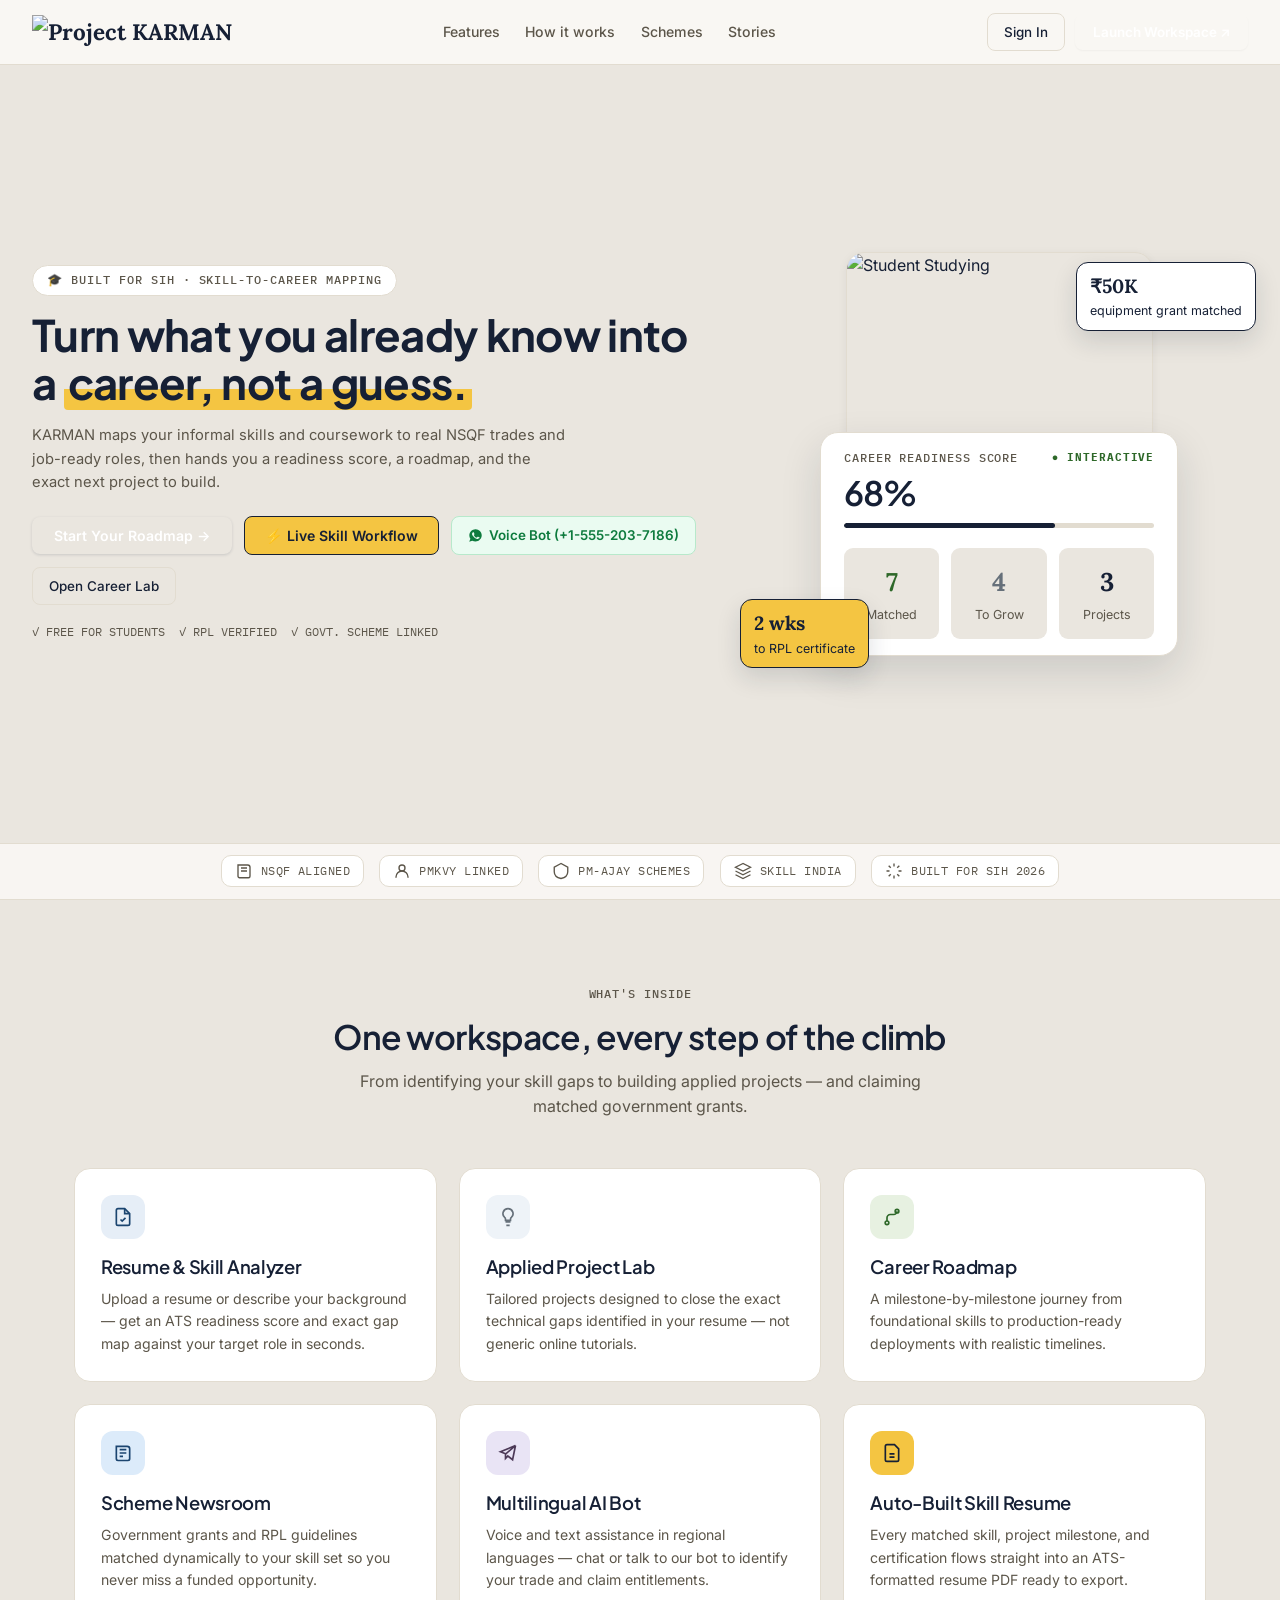
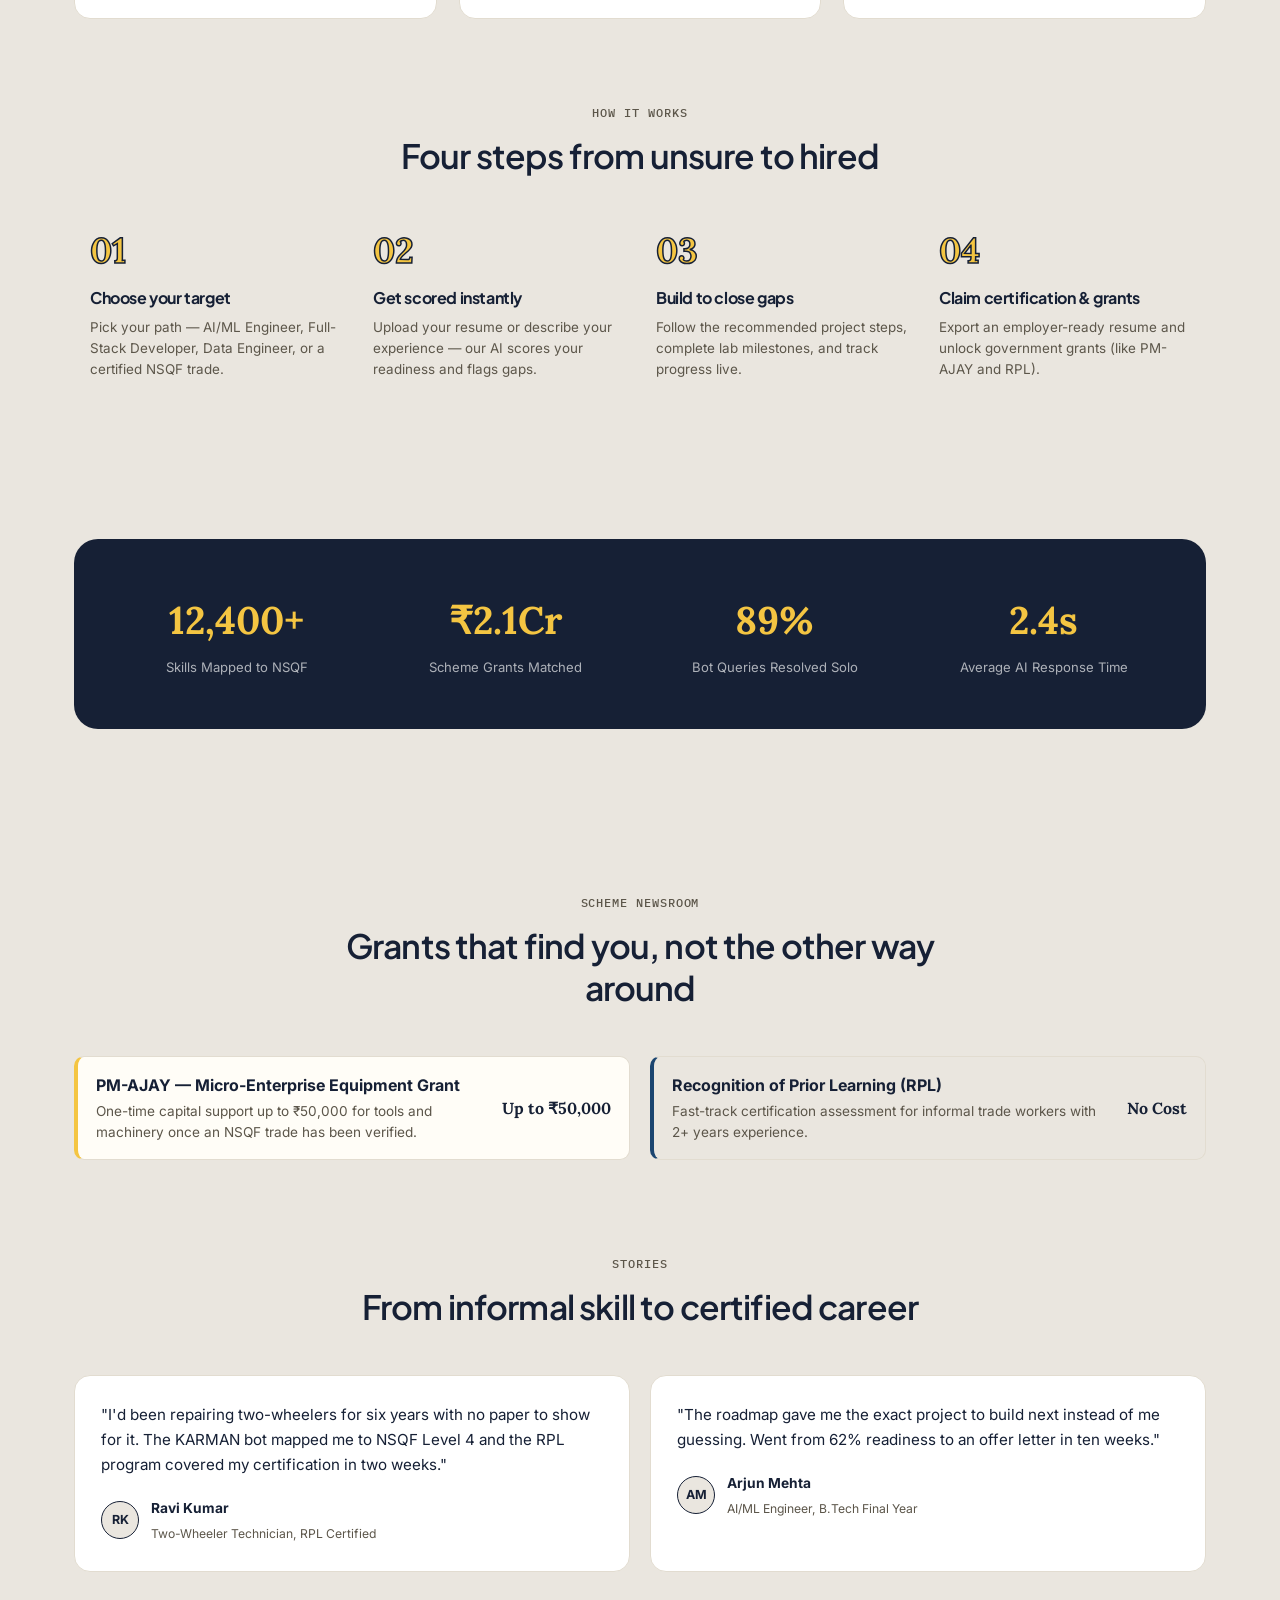
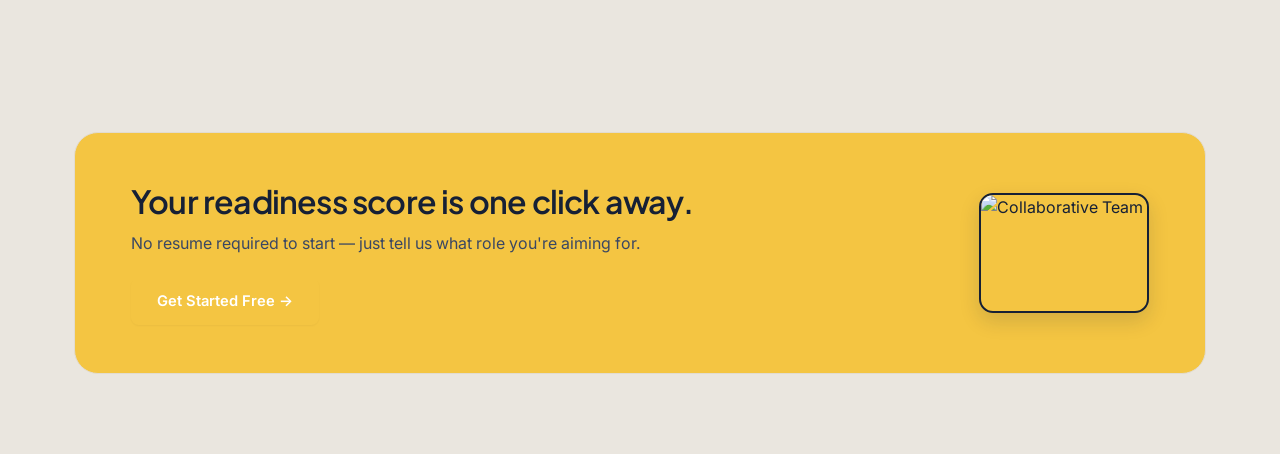
==== commit 25c6d698: "revert: remove welcome screen, restore original sign-in and register flow while keeping modern typog" ====
--- a/frontend/public/index.html
+++ b/frontend/public/index.html
@@ -10,20 +10,7 @@
 <link rel="preconnect" href="https://fonts.gstatic.com" crossorigin>
 <link href="https://fonts.googleapis.com/css2?family=Plus+Jakarta+Sans:wght@400;500;600;700;800&family=Lora:ital,wght@0,400;0,500;1,400&family=Inter:wght@400;500;600;700&family=IBM+Plex+Mono:wght@400;500;600&display=swap" rel="stylesheet">
 <link rel="stylesheet" href="styles.css">
-<script>
-  (function() {
-    try {
-      const token = localStorage.getItem('karman_token');
-      const user = localStorage.getItem('karman_user');
-      const allowLanding = sessionStorage.getItem('browse_landing_page');
-
-      // For users not signed in, open the Welcome Page on production unless explicitly browsing landing
-      if ((!token || !user) && allowLanding !== 'true') {
-        window.location.replace('welcome.html');
-      }
-    } catch (e) {}
-  })();
-</script>
+
 </head>
 <body>
 
@@ -39,9 +26,9 @@
           <a href="#schemes">Schemes</a>
           <a href="#stories">Stories</a>
         </nav>
-        <div class="site-header-cta" id="site-header-cta">
-          <a class="btn-ghost" href="welcome.html?step=login">Sign In</a>
-          <a class="btn-navy-pill" href="welcome.html">Onboarding ↗</a>
+        <div class="site-header-cta">
+          <a class="btn-ghost" href="login.html">Sign In</a>
+          <a class="btn-navy-pill" href="dashboard.html">Launch Workspace ↗</a>
         </div>
       </div>
     </header>
@@ -59,7 +46,7 @@
             <svg width="15" height="15" viewBox="0 0 24 24" fill="currentColor"><path d="M12.04 2C6.58 2 2.13 6.45 2.13 11.91c0 1.97.58 3.86 1.67 5.48L2 22l4.77-1.74c1.55.85 3.32 1.3 5.27 1.3h.01c5.46 0 9.91-4.45 9.91-9.91 0-2.65-1.03-5.14-2.9-7.01A9.82 9.82 0 0 0 12.04 2zm5.78 14.15c-.24.68-1.4 1.3-1.95 1.38-.51.08-1.18.12-3.41-.81-2.85-1.18-4.68-4.08-4.82-4.27-.14-.19-1.15-1.53-1.15-2.92 0-1.39.73-2.07 1-2.35.25-.28.56-.35.75-.35.19 0 .37 0 .53.01.17.01.4.07.61.53.24.58.82 2.01.89 2.16.07.15.12.33.02.53-.1.2-.15.33-.3.51-.15.17-.32.39-.46.52-.15.15-.31.31-.13.62.18.31.8 1.32 1.72 2.14 1.18 1.05 2.18 1.38 2.49 1.53.31.15.49.13.67-.08.19-.21.79-.92 1-1.24.21-.31.43-.26.72-.15.3.1.19.1 1.88.94.3.15.5.25.57.36.08.16.08.92-.16 1.6z"/></svg>
             Voice Bot (+1-555-203-7186)
           </a>
-          <a class="btn-ghost" href="dashboard.html" onclick="navigateWorkspace(event)">Open Career Lab</a>
+          <a class="btn-ghost" href="dashboard.html">Open Career Lab</a>
         </div>
         <div class="hero-trust">
           <span>✓ FREE FOR STUDENTS</span><span>✓ RPL VERIFIED</span><span>✓ GOVT. SCHEME LINKED</span>
@@ -211,7 +198,7 @@
       <div>
         <h2>Your readiness score is one click away.</h2>
         <p>No resume required to start — just tell us what role you're aiming for.</p>
-        <a class="btn-navy-pill" style="margin-top:22px; padding:12px 26px; font-size:.92rem;" href="welcome.html" onclick="navigateWorkspace(event)">Get Started Free →</a>
+        <a class="btn-navy-pill" style="margin-top:22px; padding:12px 26px; font-size:.92rem;" href="register.html">Get Started Free →</a>
       </div>
       <img src="images/team_table.jpg" alt="Collaborative Team" style="width:170px; height:120px; object-fit:cover; border-radius:14px; border:2px solid var(--navy-dark); box-shadow:0 8px 20px rgba(22,32,53,.15);">
     </div>
@@ -281,7 +268,7 @@
       <!-- Actions -->
       <div style="display:flex; gap:12px; justify-content:flex-end; align-items:center;">
         <button class="btn-ghost" onclick="closeWorkflowModal()">Back to Overview</button>
-        <a class="btn-hero-primary" href="dashboard.html" id="wf-btn-launch" onclick="navigateWorkspace(event)">Launch Full Workspace ↗</a>
+        <a class="btn-hero-primary" href="dashboard.html" id="wf-btn-launch">Launch Full Workspace ↗</a>
       </div>
     </div>
   </div>
@@ -371,50 +358,7 @@
       if (modal) modal.classList.remove('open');
     }
 
-    function navigateWorkspace(e) {
-      if (e) e.preventDefault();
-      const token = localStorage.getItem('karman_token');
-      const user = localStorage.getItem('karman_user');
-      const profileDone = localStorage.getItem('karman_profile_completed');
-
-      if (!token || !user) {
-        window.location.href = 'welcome.html';
-      } else if (profileDone !== 'true') {
-        window.location.href = 'welcome.html?step=profile';
-      } else {
-        window.location.href = 'dashboard.html';
-      }
-    }
-
-    document.addEventListener('DOMContentLoaded', () => {
-      const token = localStorage.getItem('karman_token');
-      const userStr = localStorage.getItem('karman_user');
-      const profileDone = localStorage.getItem('karman_profile_completed');
-      const cta = document.getElementById('site-header-cta');
-
-      if (cta) {
-        if (token && userStr && profileDone === 'true') {
-          try {
-            const u = JSON.parse(userStr);
-            const firstName = u.name ? u.name.split(' ')[0] : 'Member';
-            cta.innerHTML = `
-              <span style="font-size:.82rem; font-weight:600; color:var(--ink-sub); display:flex; align-items:center; gap:6px;">
-                <span>Welcome,</span> <strong style="color:var(--navy-dark);">${firstName}</strong>
-              </span>
-              <a class="btn-navy-pill" href="dashboard.html" style="padding:6px 14px; font-size:.82rem;">Workspace ↗</a>
-            `;
-          } catch (e) {
-            cta.innerHTML = `<a class="btn-navy-pill" href="dashboard.html" style="padding:6px 14px; font-size:.82rem;">Workspace ↗</a>`;
-          }
-        } else {
-          cta.innerHTML = `
-            <a class="btn-ghost" href="welcome.html?step=login" style="padding:6px 14px; font-size:.82rem;">Sign In</a>
-            <a class="btn-navy-pill" href="welcome.html" style="padding:6px 14px; font-size:.82rem;">Onboarding ↗</a>
-          `;
-        }
-      }
-    });
-  </script>
+    </script>
 
 </body>
 </html>
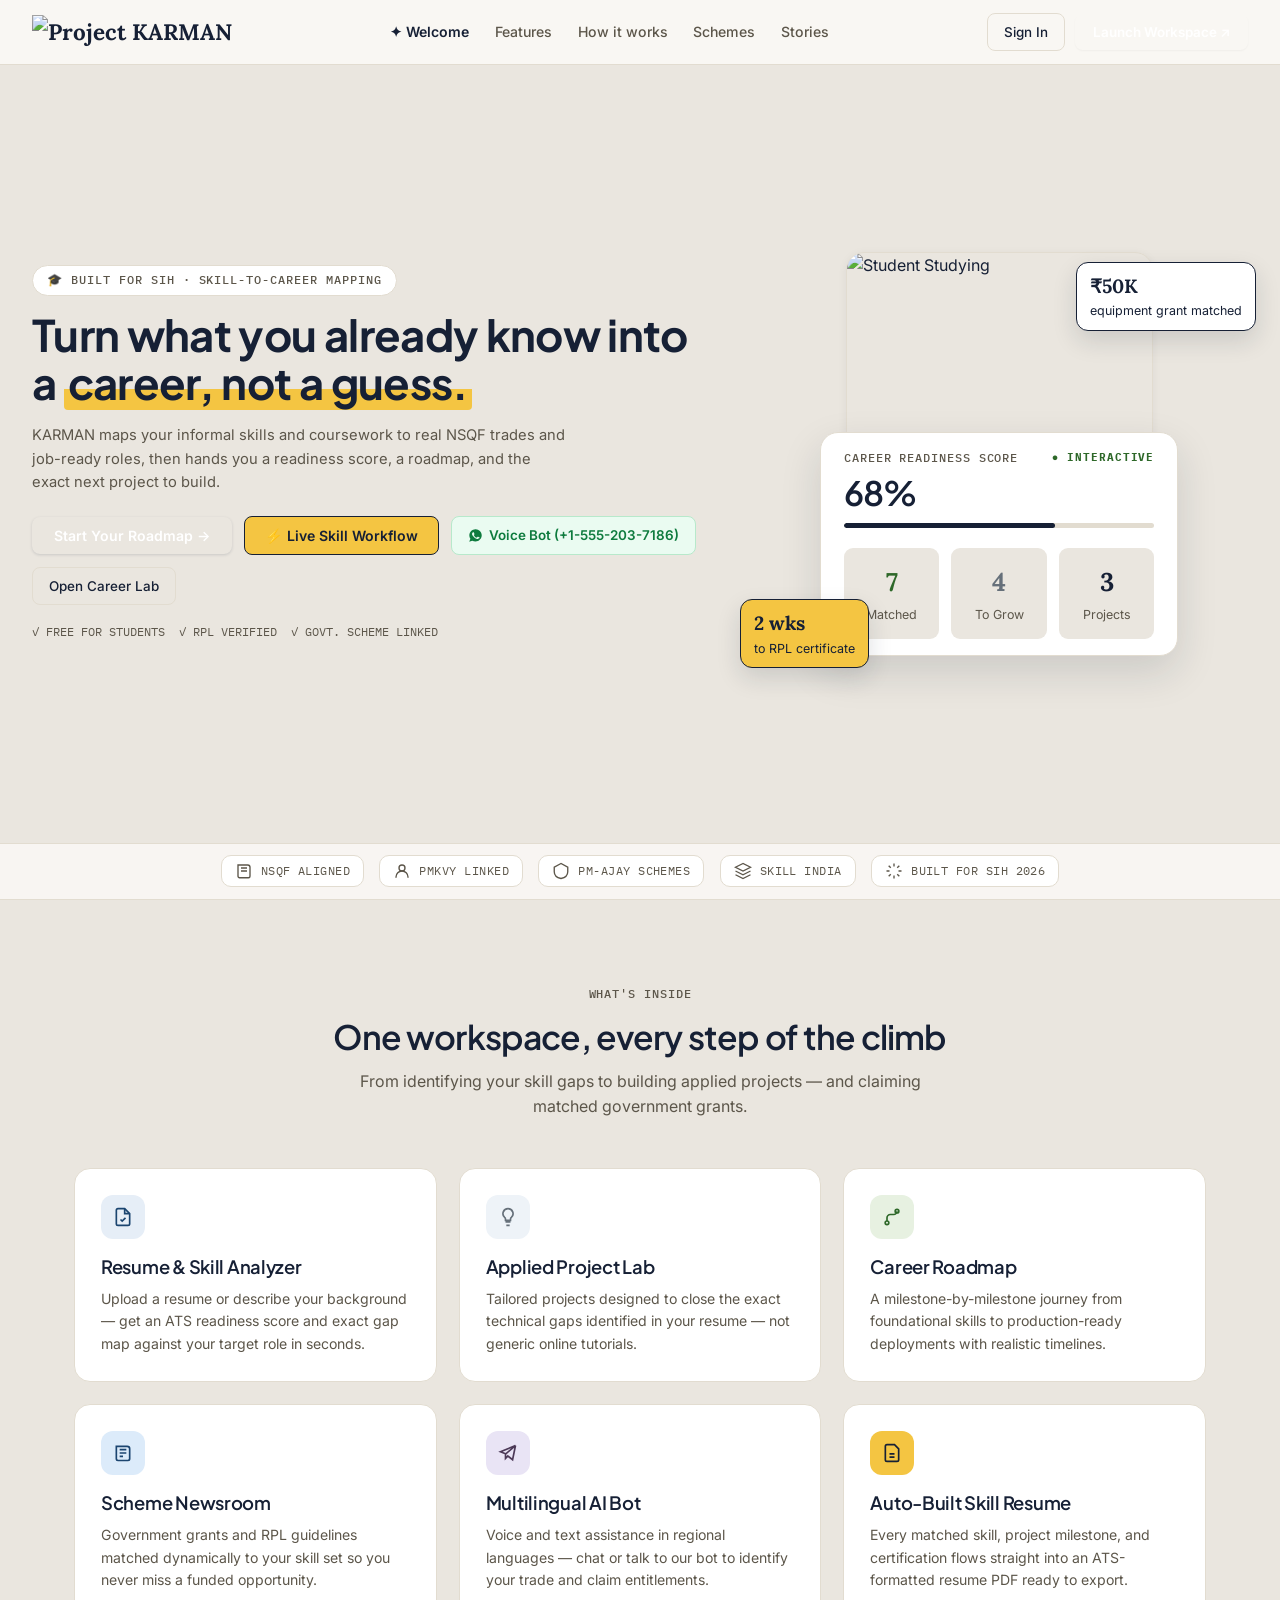
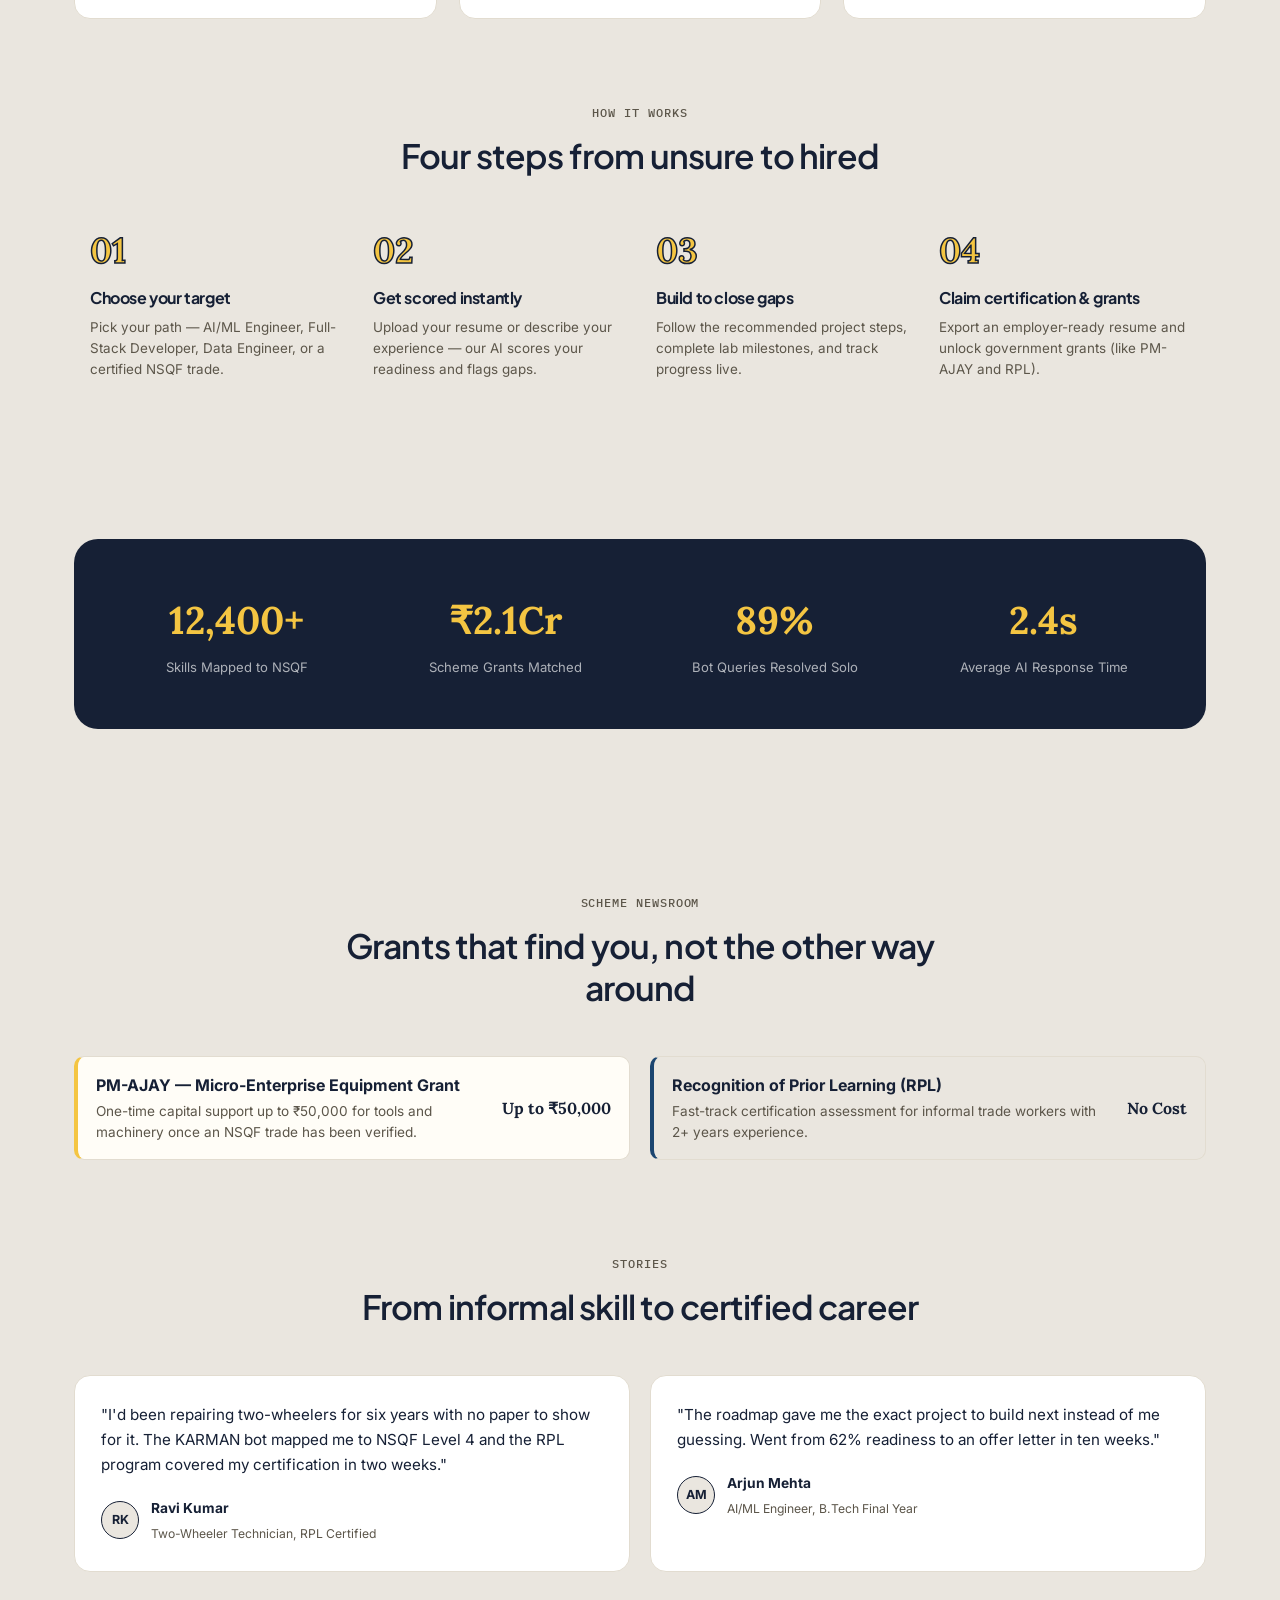
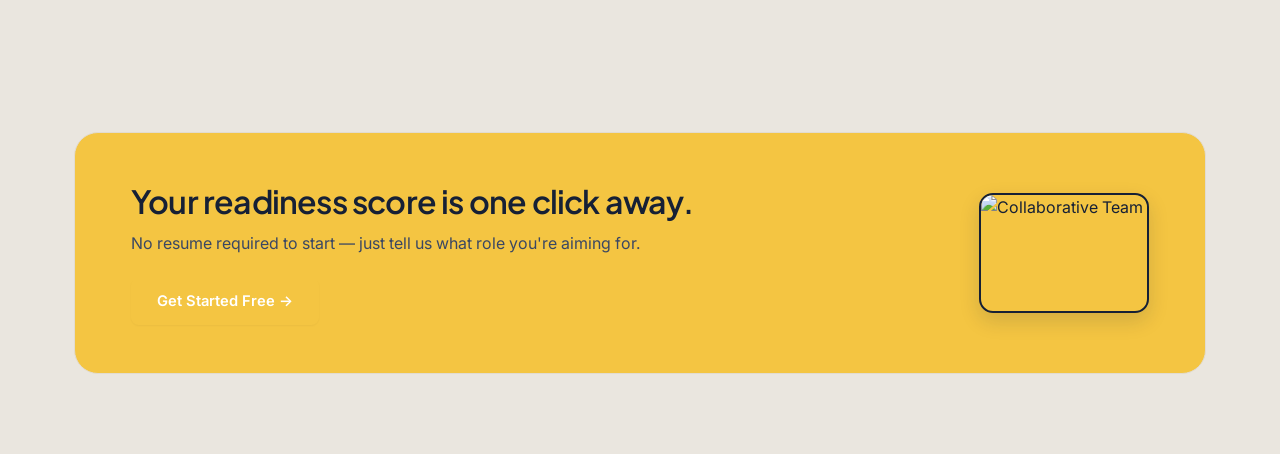
==== commit b2768850: "feat: add Google Antigravity-style welcome screen with project overview and signin/registration hub" ====
--- a/frontend/public/index.html
+++ b/frontend/public/index.html
@@ -21,6 +21,7 @@
       <div class="site-header-inner">
         <a class="site-brand" href="index.html"><img src="images/karman_logo_horizontal.png" alt="Project KARMAN" class="site-brand-logo"></a>
         <nav class="site-nav">
+          <a href="welcome.html" style="font-weight:600; color:var(--navy-dark);">✦ Welcome</a>
           <a href="#features">Features</a>
           <a href="#how-it-works">How it works</a>
           <a href="#schemes">Schemes</a>
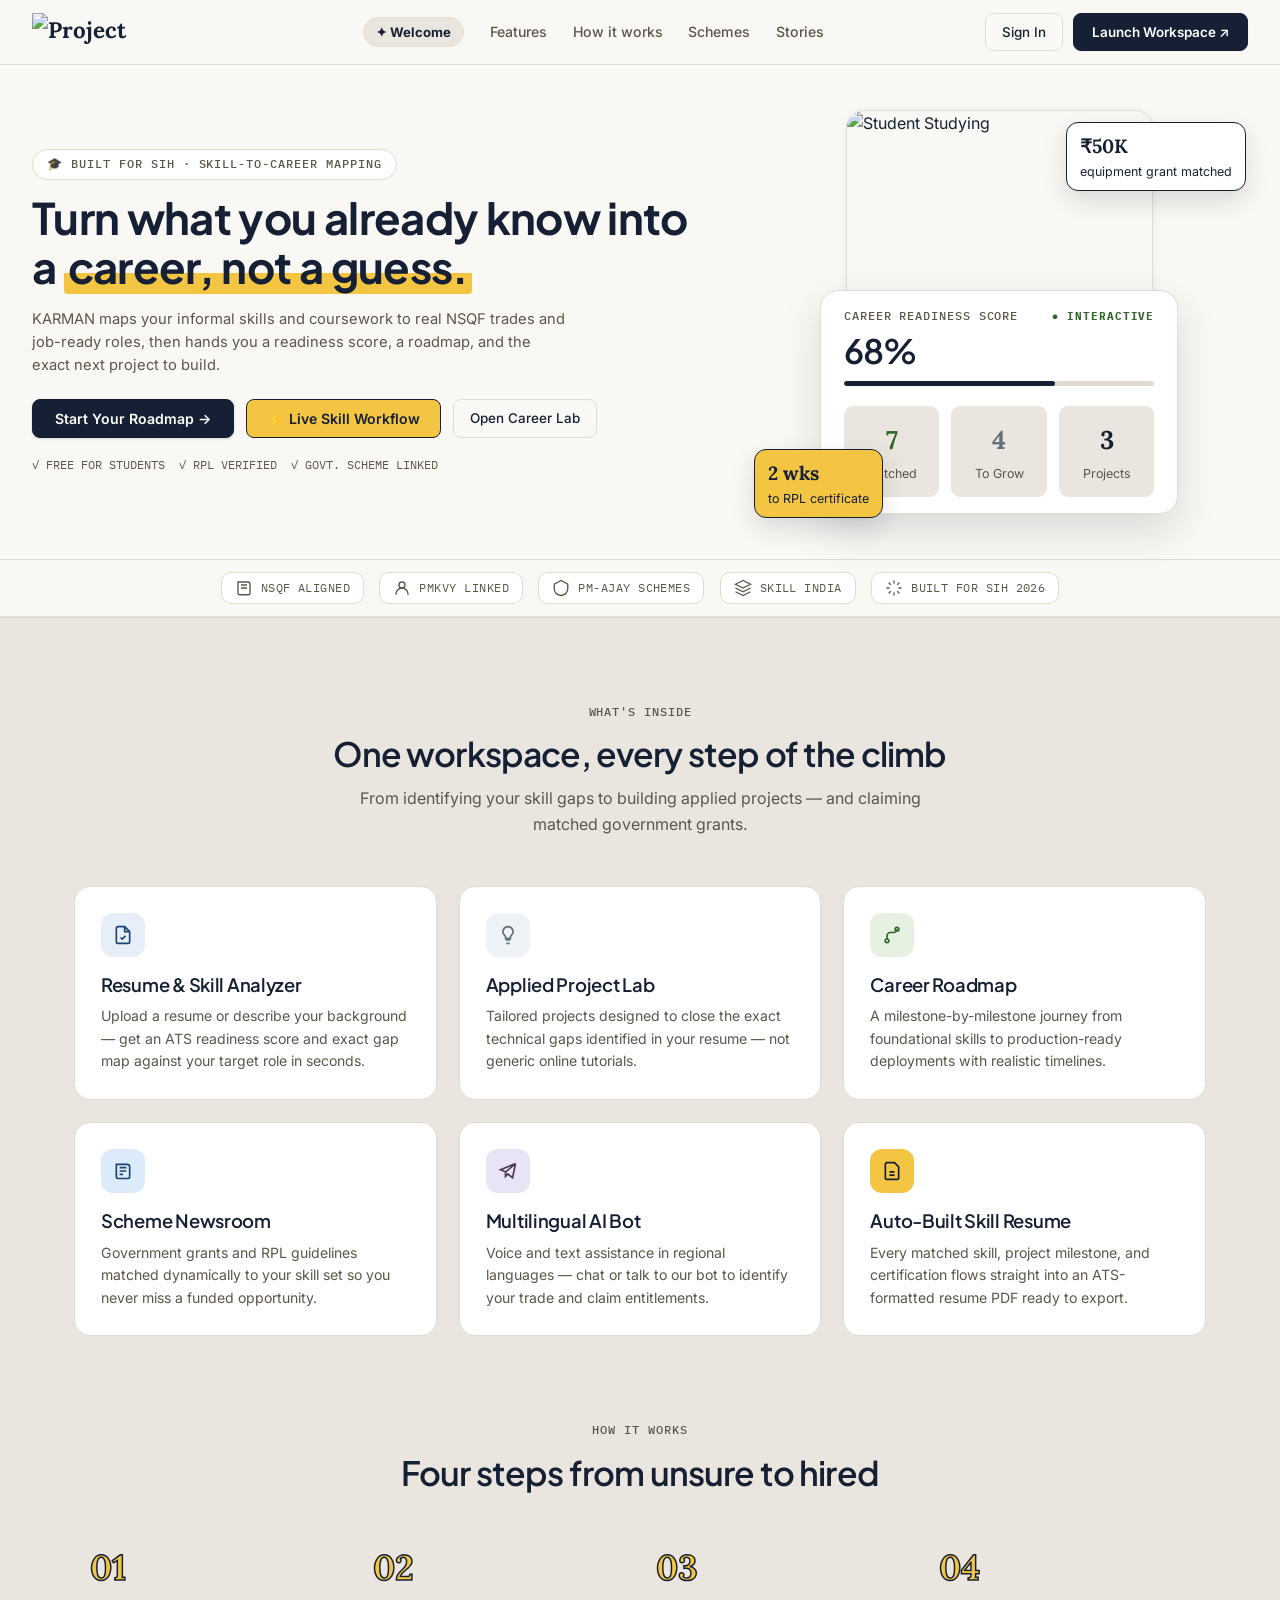
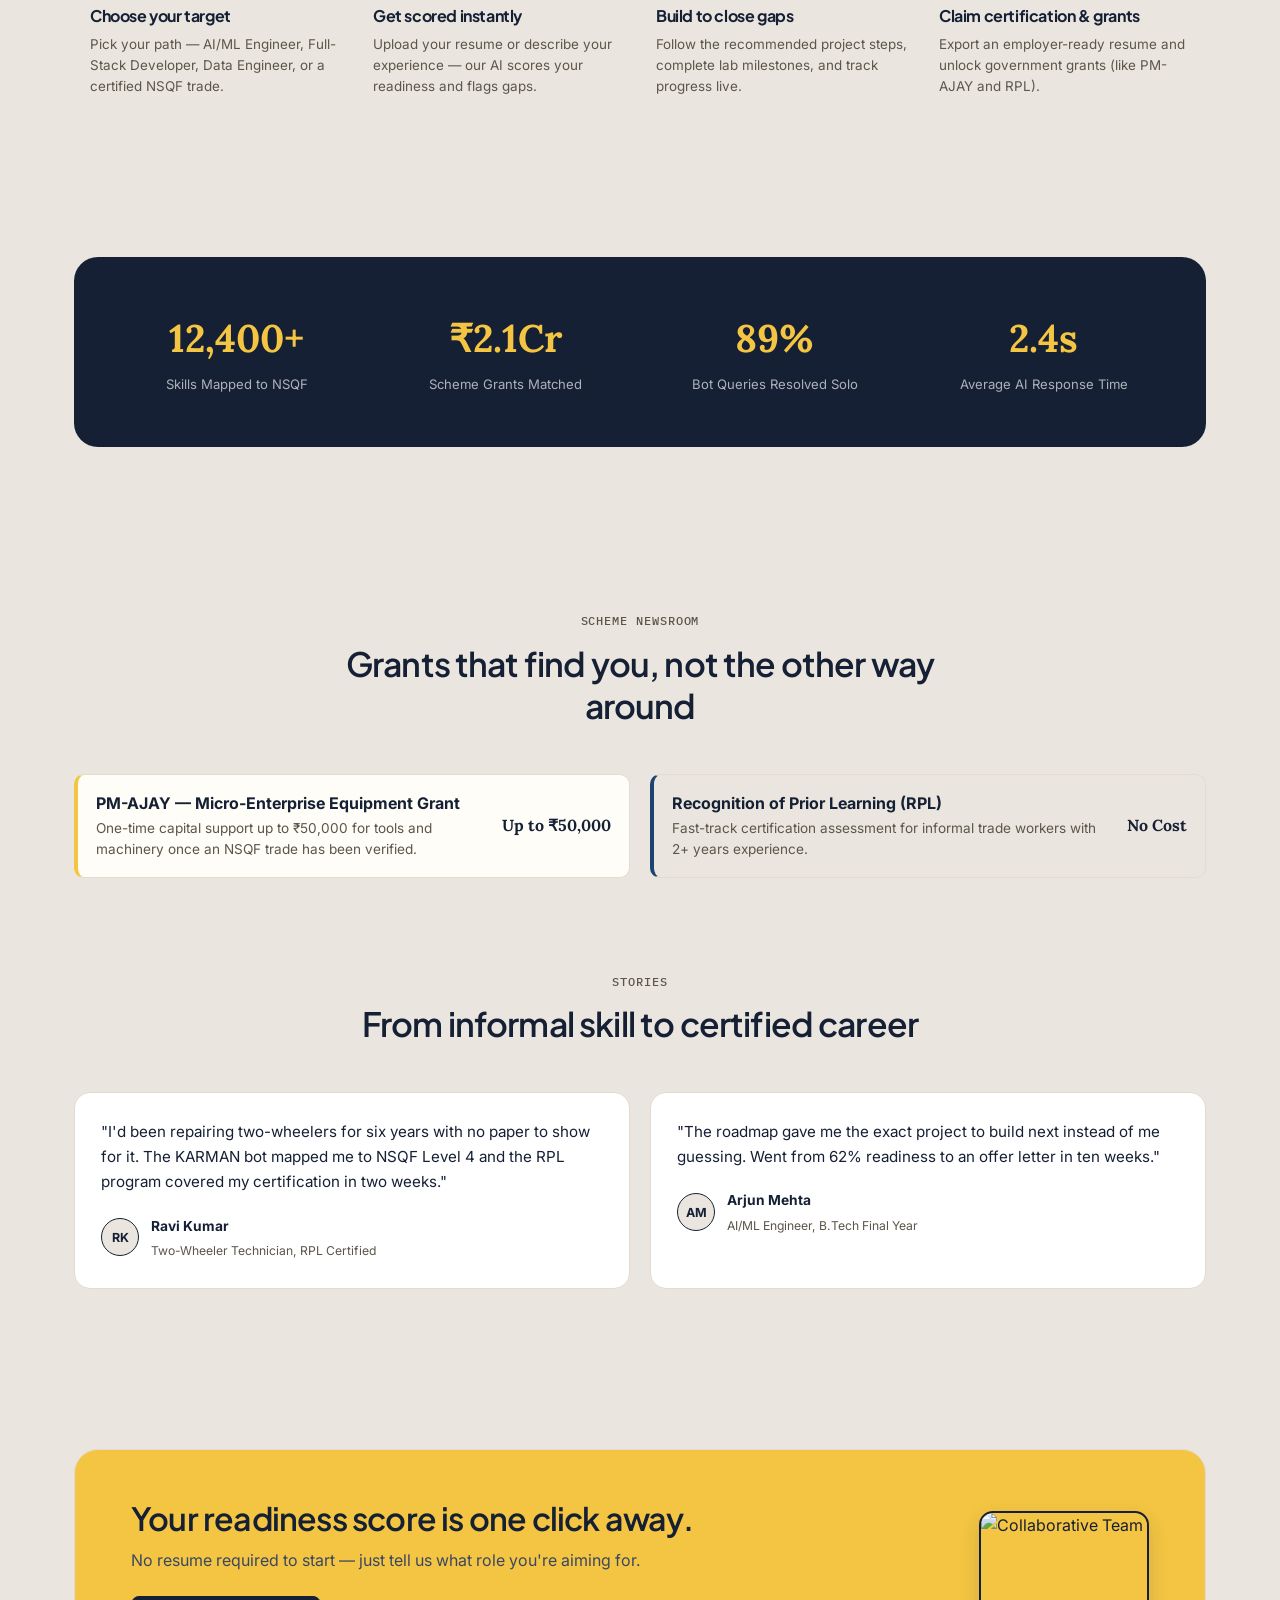
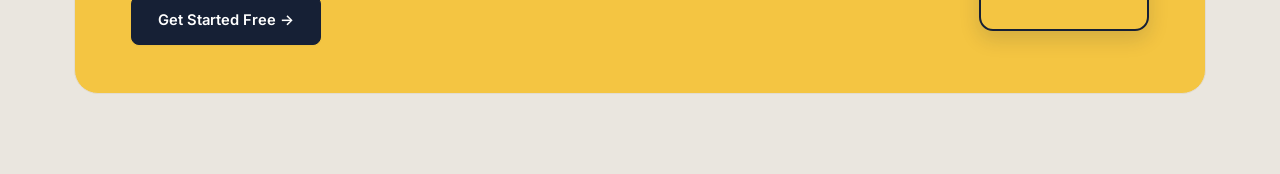
==== commit bb5f9c31: "fix: section hero banner, remove whatsapp bot, resync button styles and workflow modal overlays" ====
--- a/frontend/public/index.html
+++ b/frontend/public/index.html
@@ -21,7 +21,7 @@
       <div class="site-header-inner">
         <a class="site-brand" href="index.html"><img src="images/karman_logo_horizontal.png" alt="Project KARMAN" class="site-brand-logo"></a>
         <nav class="site-nav">
-          <a href="welcome.html" style="font-weight:600; color:var(--navy-dark);">✦ Welcome</a>
+          <a href="welcome.html" class="nav-welcome-pill">✦ Welcome</a>
           <a href="#features">Features</a>
           <a href="#how-it-works">How it works</a>
           <a href="#schemes">Schemes</a>
@@ -43,10 +43,6 @@
         <div class="hero-cta-row">
           <button class="btn-hero-primary" onclick="openWorkflowModal('student')">Start Your Roadmap →</button>
           <button class="btn-hero-workflow" onclick="openWorkflowModal('worker')">⚡ Live Skill Workflow</button>
-          <a class="btn-ghost" style="display:inline-flex; align-items:center; gap:6px; background:#EAFBF1; color:#0E7B3E; border-color:#B7E9CB; font-weight:600;" href="https://wa.me/15552037186?text=Namaste%20Project%20KARMAN" target="_blank" title="Send voice note or message to official bot">
-            <svg width="15" height="15" viewBox="0 0 24 24" fill="currentColor"><path d="M12.04 2C6.58 2 2.13 6.45 2.13 11.91c0 1.97.58 3.86 1.67 5.48L2 22l4.77-1.74c1.55.85 3.32 1.3 5.27 1.3h.01c5.46 0 9.91-4.45 9.91-9.91 0-2.65-1.03-5.14-2.9-7.01A9.82 9.82 0 0 0 12.04 2zm5.78 14.15c-.24.68-1.4 1.3-1.95 1.38-.51.08-1.18.12-3.41-.81-2.85-1.18-4.68-4.08-4.82-4.27-.14-.19-1.15-1.53-1.15-2.92 0-1.39.73-2.07 1-2.35.25-.28.56-.35.75-.35.19 0 .37 0 .53.01.17.01.4.07.61.53.24.58.82 2.01.89 2.16.07.15.12.33.02.53-.1.2-.15.33-.3.51-.15.17-.32.39-.46.52-.15.15-.31.31-.13.62.18.31.8 1.32 1.72 2.14 1.18 1.05 2.18 1.38 2.49 1.53.31.15.49.13.67-.08.19-.21.79-.92 1-1.24.21-.31.43-.26.72-.15.3.1.19.1 1.88.94.3.15.5.25.57.36.08.16.08.92-.16 1.6z"/></svg>
-            Voice Bot (+1-555-203-7186)
-          </a>
           <a class="btn-ghost" href="dashboard.html">Open Career Lab</a>
         </div>
         <div class="hero-trust">
@@ -57,7 +53,7 @@
       <div class="hero-visual">
         <img src="images/study_hero.jpg" alt="Student Studying" class="hero-illustration-img">
         
-        <div class="hero-card-stack" onclick="openWorkflowModal('student')" title="Click to test live workflow">
+        <div class="hero-card-stack" onclick="openWorkflowModal('student')">
           <span class="eyebrow" style="display:flex; justify-content:space-between; align-items:center;">
             <span>CAREER READINESS SCORE</span>
             <span style="font-size:0.68rem; color:var(--green-text); font-weight:700;">● INTERACTIVE</span>
--- a/frontend/public/styles.css
+++ b/frontend/public/styles.css
@@ -1,4 +1,6 @@
 :root {
+  --dark-accent: #162035;
+  --accent-tint: #FAF1D6;
   --yellow-hero: #F4C542;
   --yellow-accent: #F6C851;
   --navy-dark: #162035;
@@ -801,23 +803,13 @@
 .site-view.active { display: block; }
 
 .hero-viewport-screen {
-  min-height: 100vh;
-  height: 100vh;
+  min-height: auto;
   display: flex;
   flex-direction: column;
-  justify-content: space-between;
-  background: #EAE6DF;
-  overflow: hidden;
+  background: var(--paper-bg);
   position: relative;
   box-sizing: border-box;
-}
-
-@media (max-height: 700px), (max-width: 900px) {
-  .hero-viewport-screen {
-    height: auto;
-    min-height: 100vh;
-    overflow-y: auto;
-  }
+  border-bottom: 1px solid var(--border-light);
 }
 
 .site-header {
@@ -839,6 +831,35 @@
   justify-content: space-between;
   box-sizing: border-box;
 }
+
+.site-brand-logo {
+  height: 38px;
+  width: auto;
+  max-width: 170px;
+  object-fit: contain;
+  display: block;
+}
+
+.nav-welcome-pill {
+  display: inline-flex;
+  align-items: center;
+  gap: 5px;
+  padding: 4px 12px;
+  border-radius: 9999px;
+  background: #EAE6DF;
+  color: var(--navy-dark) !important;
+  font-weight: 700 !important;
+  font-size: 0.82rem !important;
+  border: 1px solid var(--border-light);
+  transition: all 0.15s ease;
+  text-decoration: none;
+}
+.nav-welcome-pill:hover {
+  background: var(--yellow-hero);
+  border-color: var(--navy-dark);
+  transform: translateY(-1px);
+}
+
 .site-brand {
   display: flex;
   align-items: center;
@@ -880,7 +901,7 @@
   max-width: 1360px;
   width: 100%;
   margin: 0 auto;
-  padding: clamp(8px, 1.5vh, 18px) clamp(16px, 2.5vw, 32px);
+  padding: clamp(32px, 5vh, 56px) clamp(16px, 2.5vw, 32px);
   display: grid;
   grid-template-columns: 1.15fr 0.85fr;
   gap: clamp(20px, 3.5vw, 48px);
@@ -934,8 +955,8 @@
   flex-wrap: wrap;
 }
 .btn-hero-primary {
-  background: var(--dark-accent);
-  color: #fff;
+  background: var(--navy-dark);
+  color: #FFFFFF !important;
   font-weight: 600;
   font-size: .88rem;
   padding: 10px 22px;
@@ -1046,10 +1067,10 @@
   font-size: .78rem;
   z-index: 3;
 }
-.hero-mini-stat.a { top: 10px; right: -8px; }
+.hero-mini-stat.a { top: 12px; right: 2px; }
 .hero-mini-stat.b {
-  bottom: -12px;
-  left: -10px;
+  bottom: -4px;
+  left: 4px;
   background: var(--yellow-hero);
   color: var(--navy-dark);
   border: 1.5px solid var(--navy-dark);
@@ -1547,3 +1568,49 @@
   .center-hero-banner { flex-direction: column; align-items: flex-start; gap: 16px; }
   .banner-img-thumb { display: none; }
 }
+
+/* INTERACTIVE WORKFLOW MODAL OVERLAYS */
+.workflow-modal-backdrop {
+  position: fixed;
+  top: 0;
+  left: 0;
+  width: 100vw;
+  height: 100vh;
+  background: rgba(17, 24, 39, 0.65);
+  backdrop-filter: blur(8px);
+  -webkit-backdrop-filter: blur(8px);
+  z-index: 9999;
+  display: none;
+  align-items: center;
+  justify-content: center;
+  padding: 20px;
+  box-sizing: border-box;
+  opacity: 0;
+  transition: opacity 0.22s ease;
+}
+
+.workflow-modal-backdrop.open {
+  display: flex;
+  opacity: 1;
+}
+
+.workflow-modal-window {
+  background: #FFFFFF;
+  border-radius: 20px;
+  border: 1.5px solid var(--border-light);
+  box-shadow: 0 24px 60px rgba(17, 24, 39, 0.25);
+  width: 100%;
+  max-width: 680px;
+  max-height: 90vh;
+  overflow-y: auto;
+  padding: 32px 28px;
+  box-sizing: border-box;
+  animation: modalPop 0.25s cubic-bezier(0.16, 1, 0.3, 1);
+  position: relative;
+}
+
+@keyframes modalPop {
+  from { transform: scale(0.96) translateY(12px); opacity: 0; }
+  to { transform: scale(1) translateY(0); opacity: 1; }
+}
+
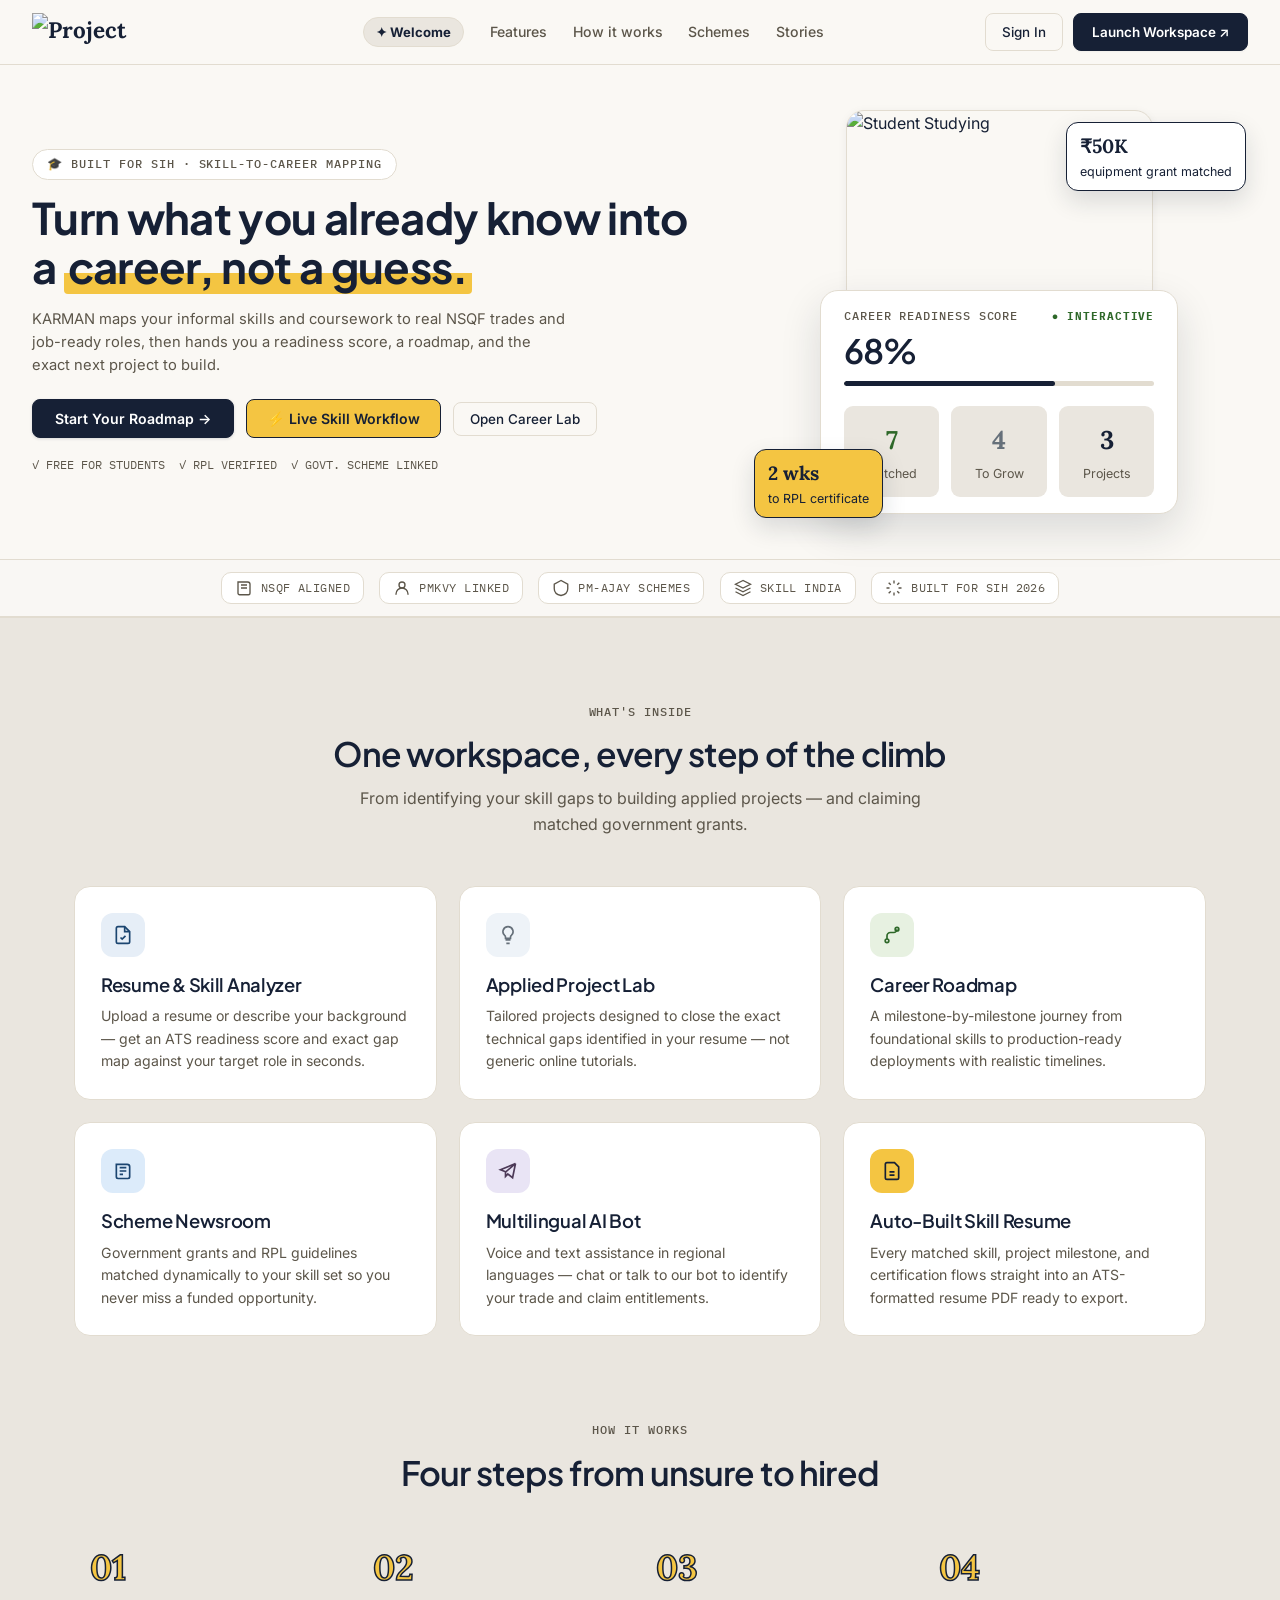
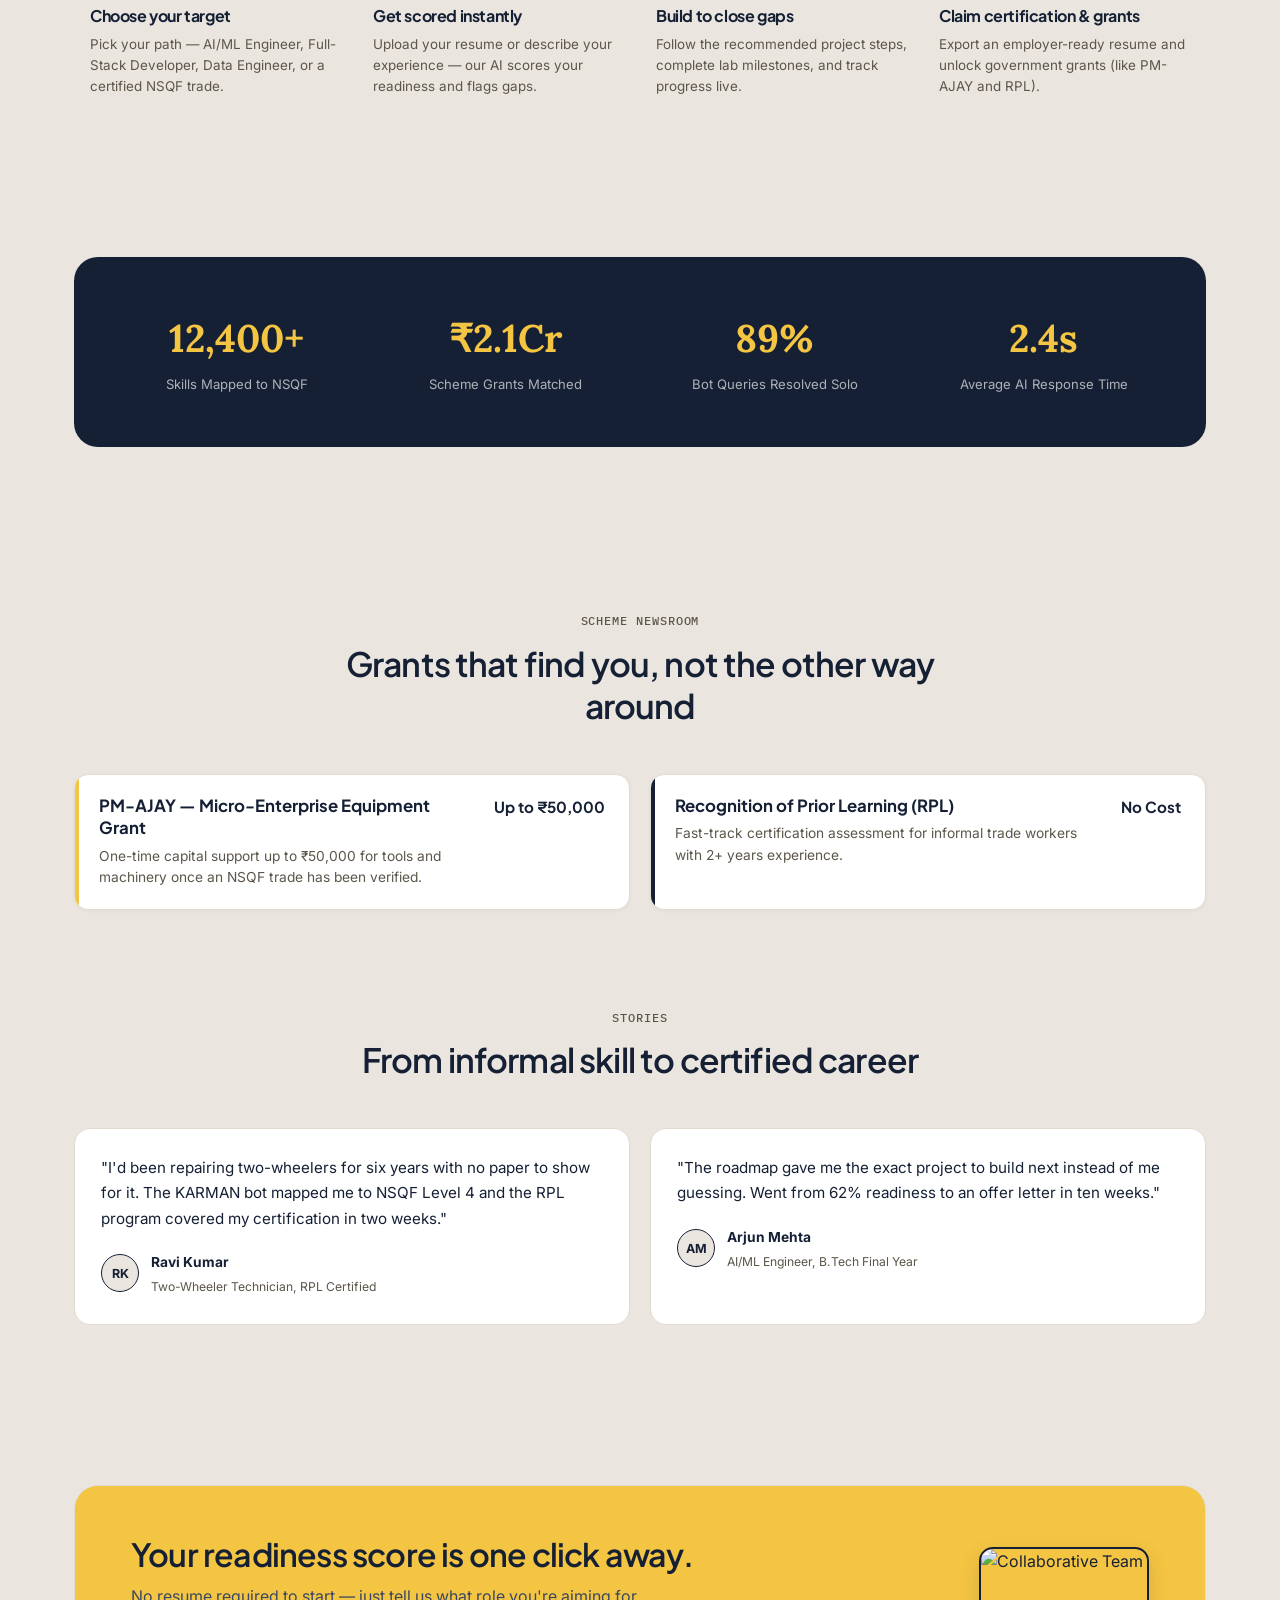
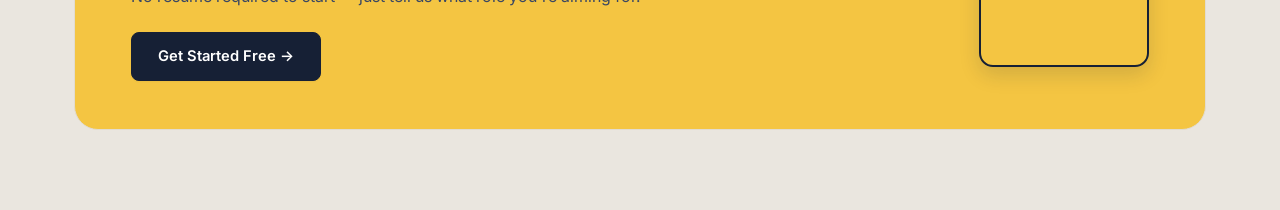
==== commit b882826b: "multi-role login separation and dedicated pages for worker/artisan views" ====
--- a/frontend/public/index.html
+++ b/frontend/public/index.html
@@ -43,7 +43,7 @@
         <div class="hero-cta-row">
           <button class="btn-hero-primary" onclick="openWorkflowModal('student')">Start Your Roadmap →</button>
           <button class="btn-hero-workflow" onclick="openWorkflowModal('worker')">⚡ Live Skill Workflow</button>
-          <a class="btn-ghost" href="dashboard.html">Open Career Lab</a>
+          <button class="btn-ghost" onclick="openRoleChooserModal()">Open Career Lab</button>
         </div>
         <div class="hero-trust">
           <span>✓ FREE FOR STUDENTS</span><span>✓ RPL VERIFIED</span><span>✓ GOVT. SCHEME LINKED</span>
@@ -355,7 +355,84 @@
       if (modal) modal.classList.remove('open');
     }
 
+    function openRoleChooserModal() {
+      const modal = document.getElementById('roleChooserModal');
+      if (modal) modal.classList.add('open');
+    }
+
+    function closeRoleChooserModal() {
+      const modal = document.getElementById('roleChooserModal');
+      if (modal) modal.classList.remove('open');
+    }
+
+    function launchRolePortal(role) {
+      window.location.href = `login.html?role=${role}`;
+    }
     </script>
+
+  <!-- ROLE CHOOSER MODAL FOR OPEN CAREER LAB -->
+  <div class="workflow-modal-backdrop" id="roleChooserModal" onclick="if(event.target === this) closeRoleChooserModal()">
+    <div class="workflow-modal-window" style="max-width:540px; border-radius:18px; padding:28px 28px 24px;">
+      <div style="display:flex; justify-content:space-between; align-items:flex-start; margin-bottom:16px;">
+        <div>
+          <span class="eyebrow" style="color:var(--navy-dark); font-weight:700;">PROJECT KARMAN WORKSPACE</span>
+          <h3 style="font-size:1.45rem; margin-top:2px; font-family:var(--font-display);">Choose your pathway</h3>
+          <p style="font-size:0.86rem; color:var(--ink-sub); margin-top:4px;">Select how you wish to enter the career workspace:</p>
+        </div>
+        <button onclick="closeRoleChooserModal()" class="btn-sidebar-toggle" style="width:30px; height:30px;">✕</button>
+      </div>
+
+      <div style="display:grid; grid-template-columns:1fr; gap:10px; margin-bottom:20px;">
+        <!-- 1. Student -->
+        <div onclick="launchRolePortal('student')" style="background:#FAF8F4; border:1.5px solid var(--border-light); border-radius:12px; padding:14px 16px; cursor:pointer; display:flex; align-items:center; justify-content:space-between; transition:all 0.18s ease;" onmouseover="this.style.borderColor='var(--navy-dark)'; this.style.background='#FFFFFF';" onmouseout="this.style.borderColor='var(--border-light)'; this.style.background='#FAF8F4';">
+          <div style="display:flex; align-items:center; gap:12px;">
+            <span style="font-size:1.5rem;">🎓</span>
+            <div>
+              <strong style="font-size:0.94rem; color:var(--navy-dark); display:block;">Student & Youth</strong>
+              <span style="font-size:0.78rem; color:var(--ink-sub);">Resume Analyzer, Project Lab, Career Roadmap & Builder</span>
+            </div>
+          </div>
+          <span style="font-size:0.85rem; font-weight:700; color:var(--navy-dark);">Enter →</span>
+        </div>
+
+        <!-- 2. Worker -->
+        <div onclick="launchRolePortal('worker')" style="background:#FAF8F4; border:1.5px solid var(--border-light); border-radius:12px; padding:14px 16px; cursor:pointer; display:flex; align-items:center; justify-content:space-between; transition:all 0.18s ease;" onmouseover="this.style.borderColor='var(--navy-dark)'; this.style.background='#FFFFFF';" onmouseout="this.style.borderColor='var(--border-light)'; this.style.background='#FAF8F4';">
+          <div style="display:flex; align-items:center; gap:12px;">
+            <span style="font-size:1.5rem;">🛠️</span>
+            <div>
+              <strong style="font-size:0.94rem; color:var(--navy-dark); display:block;">Worker</strong>
+              <span style="font-size:0.78rem; color:var(--ink-sub);">Scheme Newsroom, Trade Identifier, RPL & PM-AJAY Grant</span>
+            </div>
+          </div>
+          <span style="font-size:0.85rem; font-weight:700; color:var(--navy-dark);">Enter →</span>
+        </div>
+
+        <!-- 3. Artisan -->
+        <div onclick="launchRolePortal('artisan')" style="background:#FAF8F4; border:1.5px solid var(--border-light); border-radius:12px; padding:14px 16px; cursor:pointer; display:flex; align-items:center; justify-content:space-between; transition:all 0.18s ease;" onmouseover="this.style.borderColor='var(--navy-dark)'; this.style.background='#FFFFFF';" onmouseout="this.style.borderColor='var(--border-light)'; this.style.background='#FAF8F4';">
+          <div style="display:flex; align-items:center; gap:12px;">
+            <span style="font-size:1.5rem;">🧵</span>
+            <div>
+              <strong style="font-size:0.94rem; color:var(--navy-dark); display:block;">Artisan (कारीगर / शिल्पकार)</strong>
+              <span style="font-size:0.78rem; color:var(--ink-sub);">Craft RPL Certification, Vishwakarma & Equipment Linkage</span>
+            </div>
+          </div>
+          <span style="font-size:0.85rem; font-weight:700; color:var(--navy-dark);">Enter →</span>
+        </div>
+
+        <!-- 4. Micro-Entrepreneur -->
+        <div onclick="launchRolePortal('entrepreneur')" style="background:#FAF8F4; border:1.5px solid var(--border-light); border-radius:12px; padding:14px 16px; cursor:pointer; display:flex; align-items:center; justify-content:space-between; transition:all 0.18s ease;" onmouseover="this.style.borderColor='var(--navy-dark)'; this.style.background='#FFFFFF';" onmouseout="this.style.borderColor='var(--border-light)'; this.style.background='#FAF8F4';">
+          <div style="display:flex; align-items:center; gap:12px;">
+            <span style="font-size:1.5rem;">🏪</span>
+            <div>
+              <strong style="font-size:0.94rem; color:var(--navy-dark); display:block;">Micro-Entrepreneur</strong>
+              <span style="font-size:0.78rem; color:var(--ink-sub);">Enterprise Plan, Capital Subsidy & Business Equipment Report</span>
+            </div>
+          </div>
+          <span style="font-size:0.85rem; font-weight:700; color:var(--navy-dark);">Enter →</span>
+        </div>
+      </div>
+    </div>
+  </div>
 
 </body>
 </html>
--- a/frontend/public/styles.css
+++ b/frontend/public/styles.css
@@ -223,7 +223,7 @@
 .sidebar-logo-full {
   height: 28px;
   width: auto;
-  max-width: 140px;
+  max-width: 155px;
   object-fit: contain;
   display: block;
 }
@@ -581,26 +581,78 @@
 }
 
 .scheme-row {
-  display: flex;
-  align-items: center;
-  gap: 18px;
-  background: #EAE6DF;
-  border: 1px solid var(--border-light);
-  border-left: 4px solid var(--blue-text);
-  border-radius: 10px;
-  padding: 16px 18px;
-  margin-bottom: 10px;
+  position: relative;
+  display: flex;
+  align-items: flex-start;
+  justify-content: space-between;
+  gap: 20px;
+  background: #FFFFFF;
+  border: 1px solid var(--border-light);
+  border-radius: 14px;
+  padding: 20px 24px;
+  margin-bottom: 14px;
   cursor: pointer;
-  transition: all .2s ease;
-}
-
-.scheme-row:hover { border-color: var(--navy-dark); background: #fff; }
-.scheme-row.gold { border-left-color: var(--yellow-hero); background: #FFFDF7; }
-.scheme-row .info { flex: 1; }
-.scheme-row .name { font-weight: 700; font-size: 1rem; color: var(--navy-dark); }
-.scheme-row .desc { color: var(--ink-sub); margin-top: 3px; font-size: .85rem; }
-.scheme-row .amount { font-family: var(--font-serif); font-weight: 700; color: var(--navy-dark); white-space: nowrap; font-size: 1rem; }
-.scheme-row .status { font-size: .76rem; color: var(--ink-sub); white-space: nowrap; }
+  overflow: hidden;
+  box-shadow: 0 1px 4px rgba(22, 32, 53, 0.04);
+  transition: transform 0.18s ease, box-shadow 0.18s ease, border-color 0.18s ease;
+}
+
+.scheme-row::before {
+  content: "";
+  position: absolute;
+  left: 0;
+  top: 0;
+  bottom: 0;
+  width: 4px;
+  background: var(--navy-dark);
+  transition: background 0.18s ease;
+}
+
+.scheme-row.gold::before {
+  background: var(--yellow-hero);
+}
+
+.scheme-row:hover {
+  border-color: #CBD5E1;
+  box-shadow: 0 6px 20px rgba(22, 32, 53, 0.07);
+  transform: translateY(-2px);
+}
+
+.scheme-row .info {
+  flex: 1;
+  min-width: 0;
+}
+
+.scheme-row .name {
+  font-family: var(--font-display);
+  font-weight: 700;
+  font-size: 1.05rem;
+  color: var(--navy-dark);
+  line-height: 1.35;
+}
+
+.scheme-row .desc {
+  color: var(--ink-sub);
+  margin-top: 6px;
+  font-size: .86rem;
+  line-height: 1.55;
+}
+
+.scheme-row .amount {
+  font-family: var(--font-display);
+  font-weight: 700;
+  color: var(--navy-dark);
+  white-space: nowrap;
+  font-size: 0.95rem;
+}
+
+.scheme-row .status {
+  font-size: .78rem;
+  color: var(--blue-text);
+  font-weight: 600;
+  white-space: nowrap;
+}
+
 
 .btn-navy-pill {
   background: var(--dark-accent);
@@ -1461,6 +1513,49 @@
   color: var(--navy-dark);
 }
 
+/* Role Switcher Tabs (Student vs Worker) */
+.auth-role-tabs {
+  display: grid;
+  grid-template-columns: 1fr 1fr;
+  gap: 8px;
+  background: #EAE6DF;
+  padding: 4px;
+  border-radius: 12px;
+  margin-bottom: 18px;
+  border: 1px solid var(--border-light);
+}
+
+.auth-role-tab {
+  display: flex;
+  align-items: center;
+  justify-content: center;
+  gap: 8px;
+  padding: 10px 12px;
+  border-radius: 9px;
+  border: none;
+  background: transparent;
+  color: var(--ink-sub);
+  font-weight: 600;
+  font-size: 0.84rem;
+  cursor: pointer;
+  transition: all 0.18s ease;
+}
+
+.auth-role-tab:hover {
+  color: var(--navy-dark);
+}
+
+.auth-role-tab.active {
+  background: #FFFFFF;
+  color: var(--navy-dark);
+  box-shadow: 0 2px 8px rgba(22, 32, 53, 0.08);
+  font-weight: 700;
+}
+
+.auth-role-tab .tab-icon {
+  font-size: 1.1rem;
+}
+
 /* Standard Laptop Landscape Optimization (<= 800px height) */
 @media (max-height: 800px) and (min-width: 901px) {
   .auth-split-content {
@@ -1614,3 +1709,113 @@
   to { transform: scale(1) translateY(0); opacity: 1; }
 }
 
+/* ---------------- BENEFICIARY LIVELIHOOD MAPPING STYLES ---------------- */
+.persona-card:hover {
+  background: rgba(244, 197, 66, 0.12) !important;
+  border-color: var(--yellow-hero) !important;
+  transform: translateY(-2px);
+}
+
+.persona-card.active-persona {
+  box-shadow: 0 4px 14px rgba(244, 197, 66, 0.2);
+}
+
+.bene-pipeline-track {
+  display: flex;
+  flex-direction: column;
+  gap: 10px;
+}
+
+.bene-step {
+  display: flex;
+  align-items: center;
+  gap: 12px;
+  background: #FAF8F4;
+  border: 1.5px solid var(--border-light);
+  border-radius: 10px;
+  padding: 10px 14px;
+  transition: all 0.18s ease;
+}
+
+.bene-step.done {
+  border-color: #BBF7D0;
+  background: #F0FDF4;
+}
+
+.bene-step.active {
+  border-color: var(--navy-dark);
+  background: #FFFFFF;
+  box-shadow: 0 2px 10px rgba(22, 32, 53, 0.06);
+}
+
+.bene-step .step-num {
+  width: 28px;
+  height: 28px;
+  border-radius: 50%;
+  background: #E2E8F0;
+  color: var(--navy-dark);
+  display: flex;
+  align-items: center;
+  justify-content: center;
+  font-weight: 800;
+  font-size: 0.78rem;
+  flex-shrink: 0;
+}
+
+.bene-step.done .step-num {
+  background: var(--green-text);
+  color: #FFFFFF;
+}
+
+.bene-step.active .step-num {
+  background: var(--yellow-hero);
+  color: var(--navy-dark);
+}
+
+.bene-step .step-content {
+  flex: 1;
+}
+
+.bene-step .step-head {
+  font-size: 0.86rem;
+  font-weight: 700;
+  color: var(--navy-dark);
+}
+
+.bene-step .step-sub {
+  font-size: 0.75rem;
+  color: var(--ink-sub);
+  margin-top: 1px;
+}
+
+.step-badge {
+  font-size: 0.68rem;
+  font-weight: 800;
+  padding: 3px 8px;
+  border-radius: 6px;
+  letter-spacing: 0.04em;
+  flex-shrink: 0;
+}
+
+.step-badge.success {
+  background: #DCFCE7;
+  color: #15803D;
+}
+
+.step-badge.rec {
+  background: #FEF3C7;
+  color: #92400E;
+}
+
+.step-badge.pend {
+  background: #F1F5F9;
+  color: #64748B;
+}
+
+@media (max-width: 980px) {
+  .beneficiary-mid-grid, .beneficiary-scheme-gap-grid {
+    grid-template-columns: 1fr !fr !important;
+  }
+}
+
+
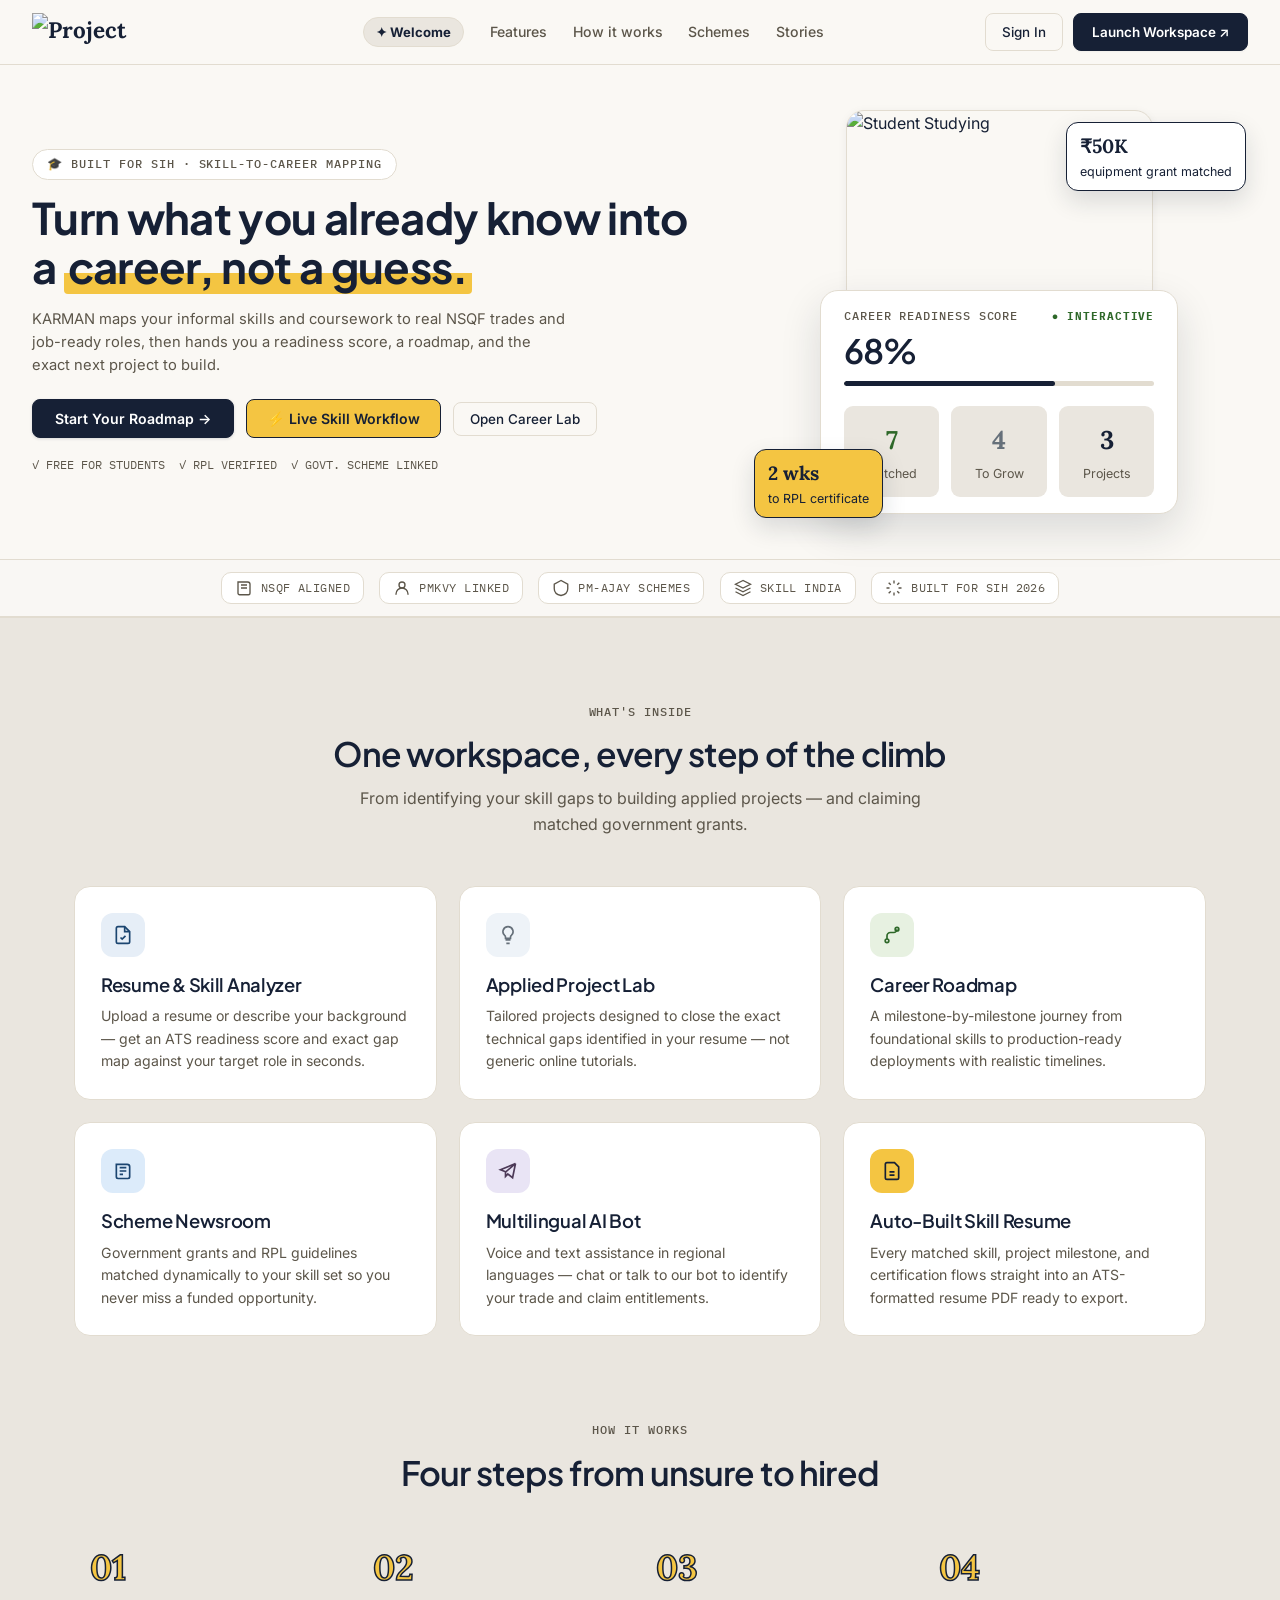
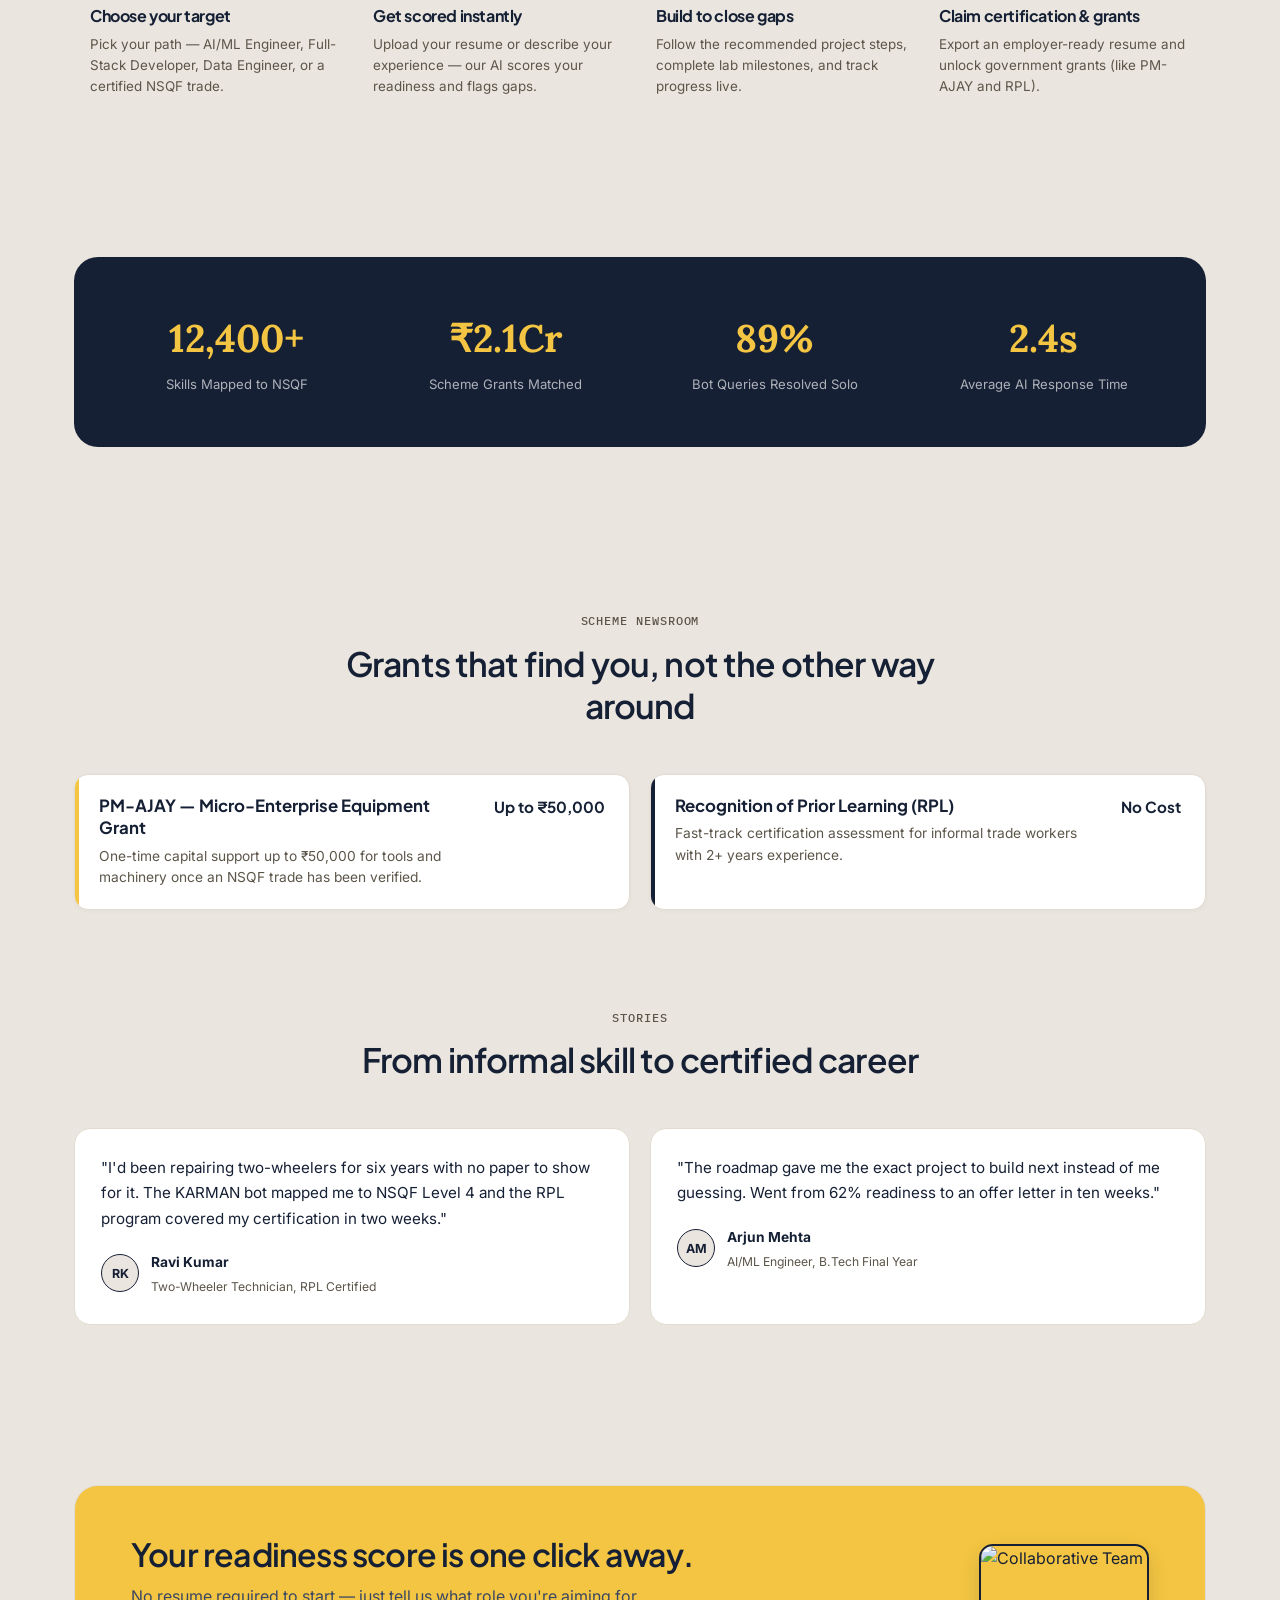
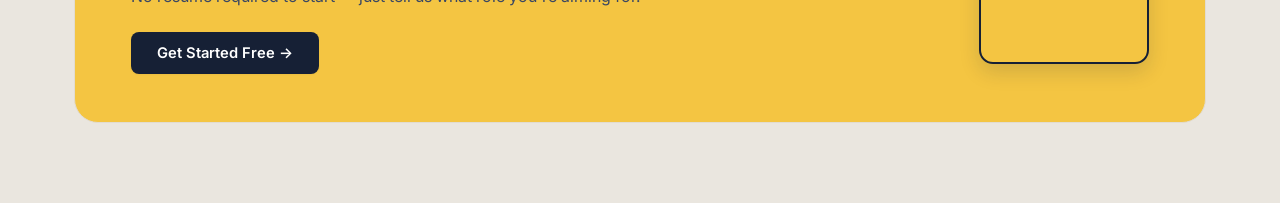
==== commit 29bc739d: "get started button fixed" ====
--- a/frontend/public/index.html
+++ b/frontend/public/index.html
@@ -195,7 +195,7 @@
       <div>
         <h2>Your readiness score is one click away.</h2>
         <p>No resume required to start — just tell us what role you're aiming for.</p>
-        <a class="btn-navy-pill" style="margin-top:22px; padding:12px 26px; font-size:.92rem;" href="register.html">Get Started Free →</a>
+        <button type="button" class="btn-navy-pill" style="margin-top:22px; padding:12px 26px; font-size:.92rem; border:none; cursor:pointer;" onclick="openRoleChooserModal()">Get Started Free →</button>
       </div>
       <img src="images/team_table.jpg" alt="Collaborative Team" style="width:170px; height:120px; object-fit:cover; border-radius:14px; border:2px solid var(--navy-dark); box-shadow:0 8px 20px rgba(22,32,53,.15);">
     </div>
@@ -370,65 +370,41 @@
     }
     </script>
 
-  <!-- ROLE CHOOSER MODAL FOR OPEN CAREER LAB -->
+  <!-- ROLE CHOOSER MODAL FOR OPEN CAREER LAB (TWO SEPARATE PORTALS) -->
   <div class="workflow-modal-backdrop" id="roleChooserModal" onclick="if(event.target === this) closeRoleChooserModal()">
-    <div class="workflow-modal-window" style="max-width:540px; border-radius:18px; padding:28px 28px 24px;">
+    <div class="workflow-modal-window" style="max-width:520px; border-radius:18px; padding:28px 28px 24px;">
       <div style="display:flex; justify-content:space-between; align-items:flex-start; margin-bottom:16px;">
         <div>
           <span class="eyebrow" style="color:var(--navy-dark); font-weight:700;">PROJECT KARMAN WORKSPACE</span>
-          <h3 style="font-size:1.45rem; margin-top:2px; font-family:var(--font-display);">Choose your pathway</h3>
-          <p style="font-size:0.86rem; color:var(--ink-sub); margin-top:4px;">Select how you wish to enter the career workspace:</p>
+          <h3 style="font-size:1.45rem; margin-top:2px; font-family:var(--font-display);">Choose your workspace</h3>
+          <p style="font-size:0.86rem; color:var(--ink-sub); margin-top:4px;">Select the portal matching your profile:</p>
         </div>
         <button onclick="closeRoleChooserModal()" class="btn-sidebar-toggle" style="width:30px; height:30px;">✕</button>
       </div>
 
-      <div style="display:grid; grid-template-columns:1fr; gap:10px; margin-bottom:20px;">
-        <!-- 1. Student -->
-        <div onclick="launchRolePortal('student')" style="background:#FAF8F4; border:1.5px solid var(--border-light); border-radius:12px; padding:14px 16px; cursor:pointer; display:flex; align-items:center; justify-content:space-between; transition:all 0.18s ease;" onmouseover="this.style.borderColor='var(--navy-dark)'; this.style.background='#FFFFFF';" onmouseout="this.style.borderColor='var(--border-light)'; this.style.background='#FAF8F4';">
-          <div style="display:flex; align-items:center; gap:12px;">
-            <span style="font-size:1.5rem;">🎓</span>
+      <div style="display:grid; grid-template-columns:1fr; gap:14px; margin-bottom:20px;">
+        <!-- 1. Student Portal -->
+        <div onclick="window.location.href='student-dashboard.html'" style="background:#FAF8F4; border:2px solid var(--border-light); border-radius:12px; padding:16px 18px; cursor:pointer; display:flex; align-items:center; justify-content:space-between; transition:all 0.18s ease;" onmouseover="this.style.borderColor='var(--navy-dark)'; this.style.background='#FFFFFF';" onmouseout="this.style.borderColor='var(--border-light)'; this.style.background='#FAF8F4';">
+          <div style="display:flex; align-items:center; gap:14px;">
+            <span style="font-size:1.8rem;">🎓</span>
             <div>
-              <strong style="font-size:0.94rem; color:var(--navy-dark); display:block;">Student & Youth</strong>
-              <span style="font-size:0.78rem; color:var(--ink-sub);">Resume Analyzer, Project Lab, Career Roadmap & Builder</span>
+              <strong style="font-size:1.02rem; color:var(--navy-dark); display:block;">Student & Youth Portal</strong>
+              <span style="font-size:0.8rem; color:var(--ink-sub);">Original Career Workspace: Career Roadmap, Resume Analyzer, Project Lab & ATS Scorer</span>
             </div>
           </div>
-          <span style="font-size:0.85rem; font-weight:700; color:var(--navy-dark);">Enter →</span>
-        </div>
-
-        <!-- 2. Worker -->
-        <div onclick="launchRolePortal('worker')" style="background:#FAF8F4; border:1.5px solid var(--border-light); border-radius:12px; padding:14px 16px; cursor:pointer; display:flex; align-items:center; justify-content:space-between; transition:all 0.18s ease;" onmouseover="this.style.borderColor='var(--navy-dark)'; this.style.background='#FFFFFF';" onmouseout="this.style.borderColor='var(--border-light)'; this.style.background='#FAF8F4';">
-          <div style="display:flex; align-items:center; gap:12px;">
-            <span style="font-size:1.5rem;">🛠️</span>
+          <span style="font-size:0.95rem; font-weight:800; color:var(--navy-dark); flex-shrink:0;">Enter →</span>
+        </div>
+
+        <!-- 2. Worker, Artisan & Business Portal -->
+        <div onclick="window.location.href='beneficiary-dashboard.html'" style="background:#FAF8F4; border:2px solid var(--border-light); border-radius:12px; padding:16px 18px; cursor:pointer; display:flex; align-items:center; justify-content:space-between; transition:all 0.18s ease;" onmouseover="this.style.borderColor='var(--navy-dark)'; this.style.background='#FFFFFF';" onmouseout="this.style.borderColor='var(--border-light)'; this.style.background='#FAF8F4';">
+          <div style="display:flex; align-items:center; gap:14px;">
+            <span style="font-size:1.8rem;">🛠️</span>
             <div>
-              <strong style="font-size:0.94rem; color:var(--navy-dark); display:block;">Worker</strong>
-              <span style="font-size:0.78rem; color:var(--ink-sub);">Scheme Newsroom, Trade Identifier, RPL & PM-AJAY Grant</span>
+              <strong style="font-size:1.02rem; color:var(--navy-dark); display:block;">Worker, Artisan & Business Portal</strong>
+              <span style="font-size:0.8rem; color:var(--ink-sub);">Unified Livelihood Hub: Trade Identifier, RPL Certification, PM-AJAY Grants & Micro-Enterprise Plan</span>
             </div>
           </div>
-          <span style="font-size:0.85rem; font-weight:700; color:var(--navy-dark);">Enter →</span>
-        </div>
-
-        <!-- 3. Artisan -->
-        <div onclick="launchRolePortal('artisan')" style="background:#FAF8F4; border:1.5px solid var(--border-light); border-radius:12px; padding:14px 16px; cursor:pointer; display:flex; align-items:center; justify-content:space-between; transition:all 0.18s ease;" onmouseover="this.style.borderColor='var(--navy-dark)'; this.style.background='#FFFFFF';" onmouseout="this.style.borderColor='var(--border-light)'; this.style.background='#FAF8F4';">
-          <div style="display:flex; align-items:center; gap:12px;">
-            <span style="font-size:1.5rem;">🧵</span>
-            <div>
-              <strong style="font-size:0.94rem; color:var(--navy-dark); display:block;">Artisan (कारीगर / शिल्पकार)</strong>
-              <span style="font-size:0.78rem; color:var(--ink-sub);">Craft RPL Certification, Vishwakarma & Equipment Linkage</span>
-            </div>
-          </div>
-          <span style="font-size:0.85rem; font-weight:700; color:var(--navy-dark);">Enter →</span>
-        </div>
-
-        <!-- 4. Micro-Entrepreneur -->
-        <div onclick="launchRolePortal('entrepreneur')" style="background:#FAF8F4; border:1.5px solid var(--border-light); border-radius:12px; padding:14px 16px; cursor:pointer; display:flex; align-items:center; justify-content:space-between; transition:all 0.18s ease;" onmouseover="this.style.borderColor='var(--navy-dark)'; this.style.background='#FFFFFF';" onmouseout="this.style.borderColor='var(--border-light)'; this.style.background='#FAF8F4';">
-          <div style="display:flex; align-items:center; gap:12px;">
-            <span style="font-size:1.5rem;">🏪</span>
-            <div>
-              <strong style="font-size:0.94rem; color:var(--navy-dark); display:block;">Micro-Entrepreneur</strong>
-              <span style="font-size:0.78rem; color:var(--ink-sub);">Enterprise Plan, Capital Subsidy & Business Equipment Report</span>
-            </div>
-          </div>
-          <span style="font-size:0.85rem; font-weight:700; color:var(--navy-dark);">Enter →</span>
+          <span style="font-size:0.95rem; font-weight:800; color:var(--navy-dark); flex-shrink:0;">Enter →</span>
         </div>
       </div>
     </div>
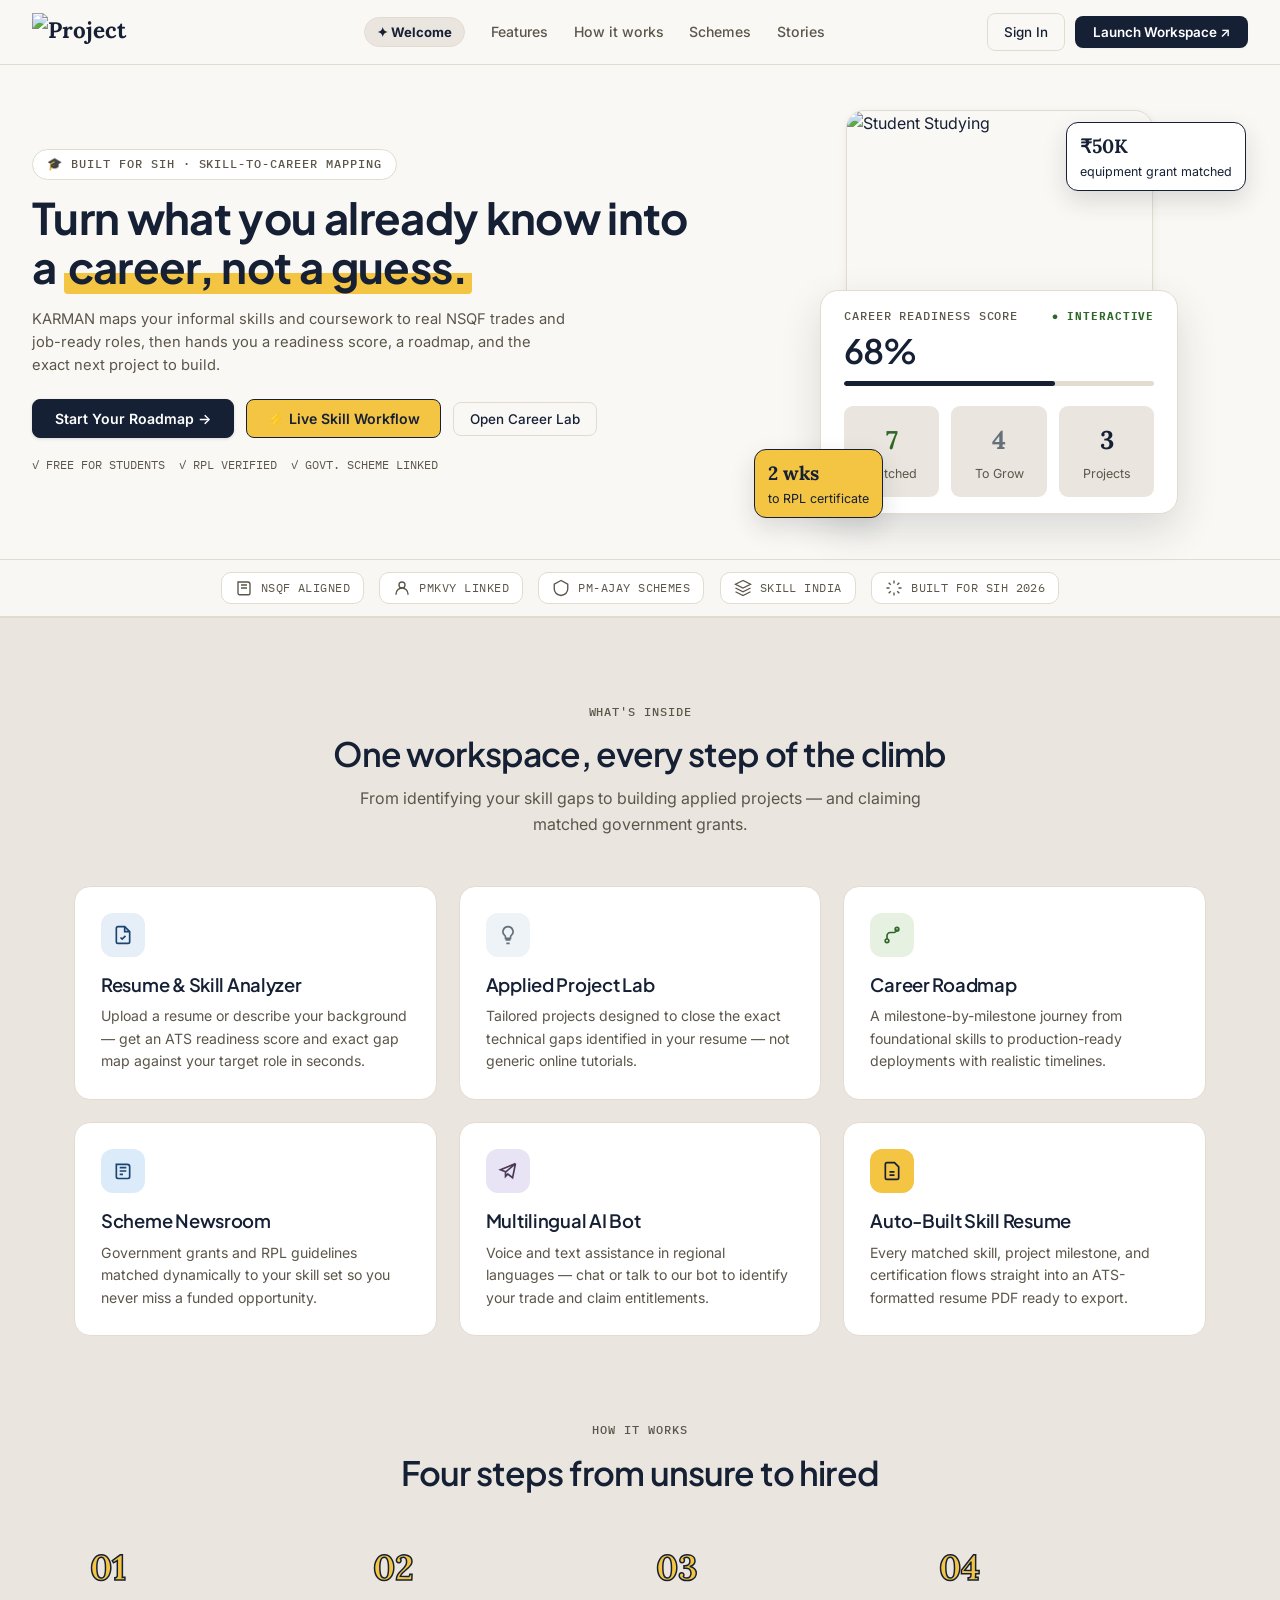
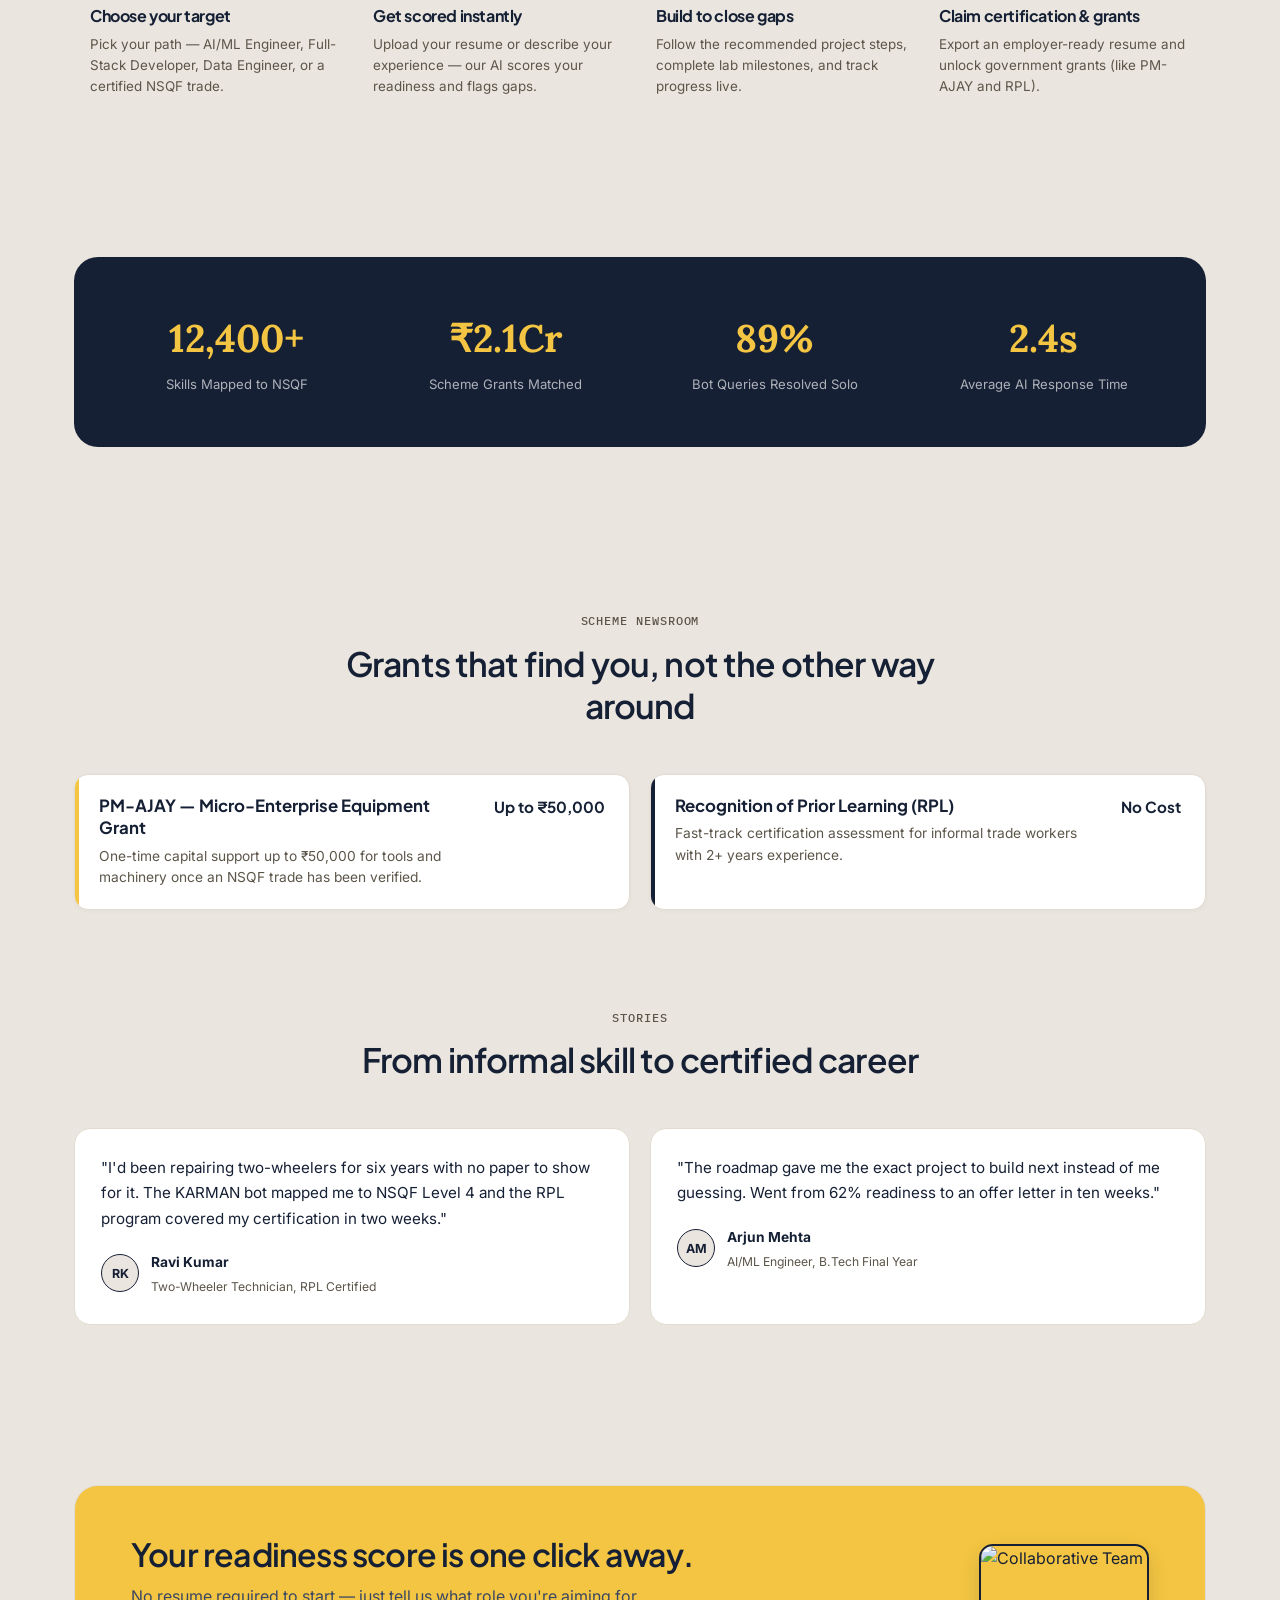
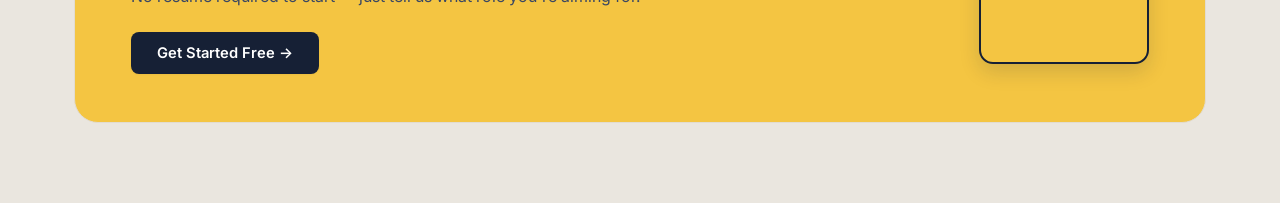
==== commit a4386d3e: "feat: implement dynamic agent tools in beneficiary dashboard and update portal routing links" ====
--- a/frontend/public/index.html
+++ b/frontend/public/index.html
@@ -29,7 +29,7 @@
         </nav>
         <div class="site-header-cta">
           <a class="btn-ghost" href="login.html">Sign In</a>
-          <a class="btn-navy-pill" href="dashboard.html">Launch Workspace ↗</a>
+          <button type="button" class="btn-navy-pill" onclick="openRoleChooserModal()" style="border:none; cursor:pointer;">Launch Workspace ↗</button>
         </div>
       </div>
     </header>
@@ -265,7 +265,7 @@
       <!-- Actions -->
       <div style="display:flex; gap:12px; justify-content:flex-end; align-items:center;">
         <button class="btn-ghost" onclick="closeWorkflowModal()">Back to Overview</button>
-        <a class="btn-hero-primary" href="dashboard.html" id="wf-btn-launch">Launch Full Workspace ↗</a>
+        <button type="button" class="btn-hero-primary" id="wf-btn-launch" onclick="closeWorkflowModal(); openRoleChooserModal();" style="border:none; cursor:pointer;">Launch Full Workspace ↗</button>
       </div>
     </div>
   </div>
@@ -384,7 +384,7 @@
 
       <div style="display:grid; grid-template-columns:1fr; gap:14px; margin-bottom:20px;">
         <!-- 1. Student Portal -->
-        <div onclick="window.location.href='student-dashboard.html'" style="background:#FAF8F4; border:2px solid var(--border-light); border-radius:12px; padding:16px 18px; cursor:pointer; display:flex; align-items:center; justify-content:space-between; transition:all 0.18s ease;" onmouseover="this.style.borderColor='var(--navy-dark)'; this.style.background='#FFFFFF';" onmouseout="this.style.borderColor='var(--border-light)'; this.style.background='#FAF8F4';">
+        <a href="student-dashboard.html" onclick="localStorage.setItem('karman_role', 'student');" style="text-decoration:none; color:inherit; background:#FAF8F4; border:2px solid var(--border-light); border-radius:12px; padding:16px 18px; cursor:pointer; display:flex; align-items:center; justify-content:space-between; transition:all 0.18s ease;" onmouseover="this.style.borderColor='var(--navy-dark)'; this.style.background='#FFFFFF';" onmouseout="this.style.borderColor='var(--border-light)'; this.style.background='#FAF8F4';">
           <div style="display:flex; align-items:center; gap:14px;">
             <span style="font-size:1.8rem;">🎓</span>
             <div>
@@ -393,10 +393,10 @@
             </div>
           </div>
           <span style="font-size:0.95rem; font-weight:800; color:var(--navy-dark); flex-shrink:0;">Enter →</span>
-        </div>
+        </a>
 
         <!-- 2. Worker, Artisan & Business Portal -->
-        <div onclick="window.location.href='beneficiary-dashboard.html'" style="background:#FAF8F4; border:2px solid var(--border-light); border-radius:12px; padding:16px 18px; cursor:pointer; display:flex; align-items:center; justify-content:space-between; transition:all 0.18s ease;" onmouseover="this.style.borderColor='var(--navy-dark)'; this.style.background='#FFFFFF';" onmouseout="this.style.borderColor='var(--border-light)'; this.style.background='#FAF8F4';">
+        <a href="beneficiary-dashboard.html" onclick="localStorage.setItem('karman_role', 'worker');" style="text-decoration:none; color:inherit; background:#FAF8F4; border:2px solid var(--border-light); border-radius:12px; padding:16px 18px; cursor:pointer; display:flex; align-items:center; justify-content:space-between; transition:all 0.18s ease;" onmouseover="this.style.borderColor='var(--navy-dark)'; this.style.background='#FFFFFF';" onmouseout="this.style.borderColor='var(--border-light)'; this.style.background='#FAF8F4';">
           <div style="display:flex; align-items:center; gap:14px;">
             <span style="font-size:1.8rem;">🛠️</span>
             <div>
@@ -405,7 +405,7 @@
             </div>
           </div>
           <span style="font-size:0.95rem; font-weight:800; color:var(--navy-dark); flex-shrink:0;">Enter →</span>
-        </div>
+        </a>
       </div>
     </div>
   </div>
